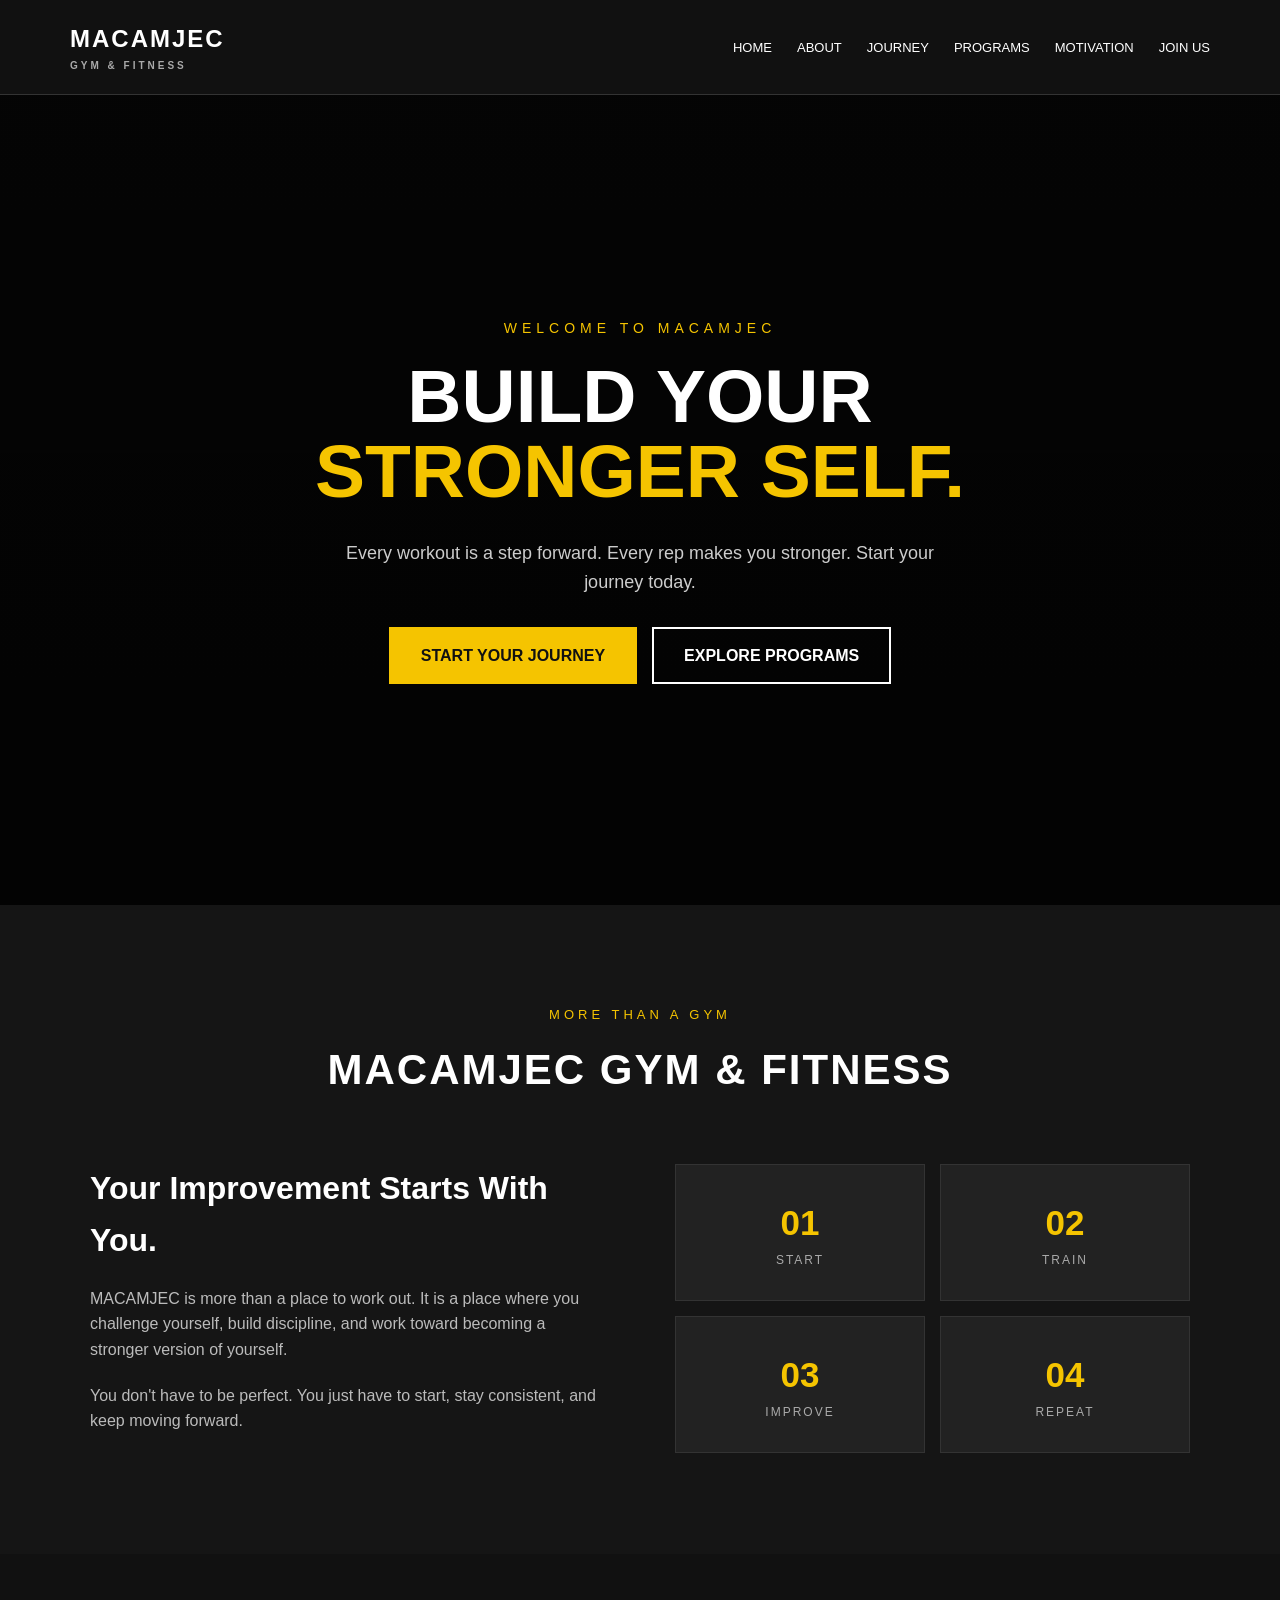
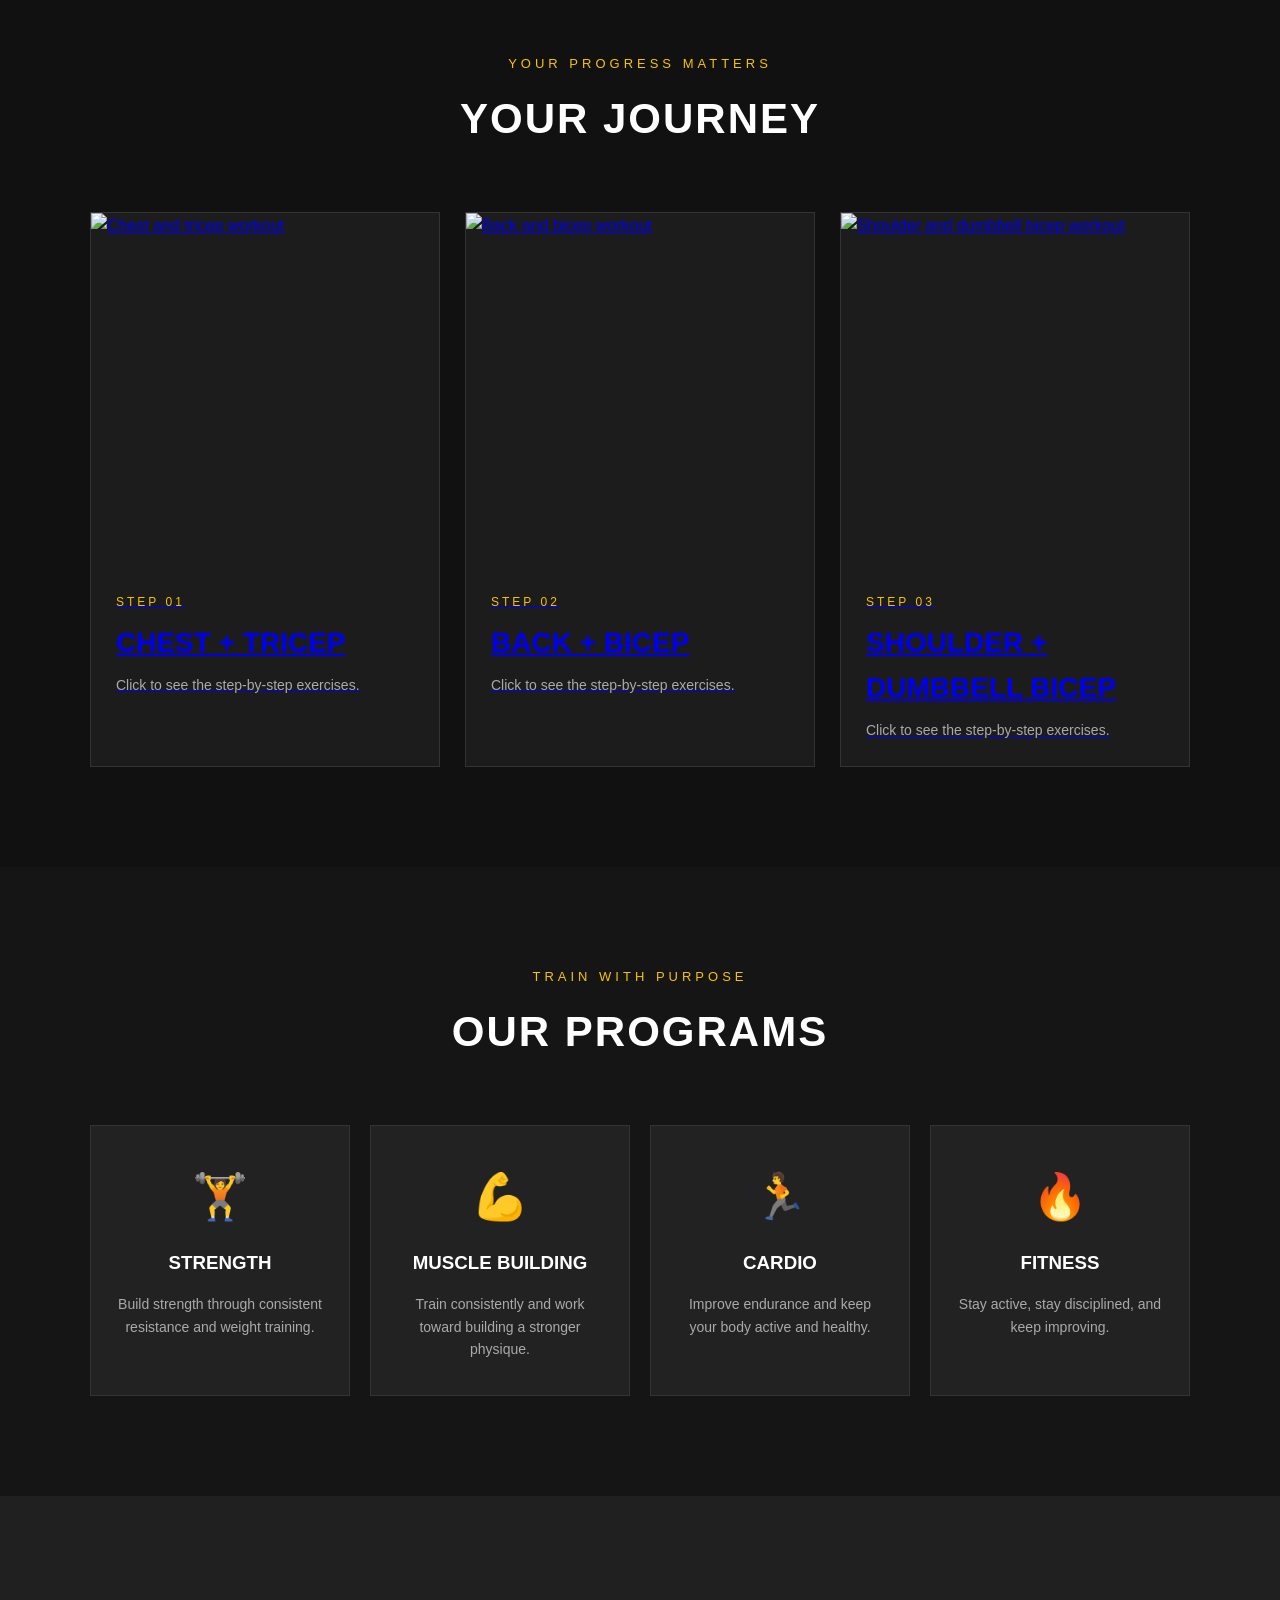
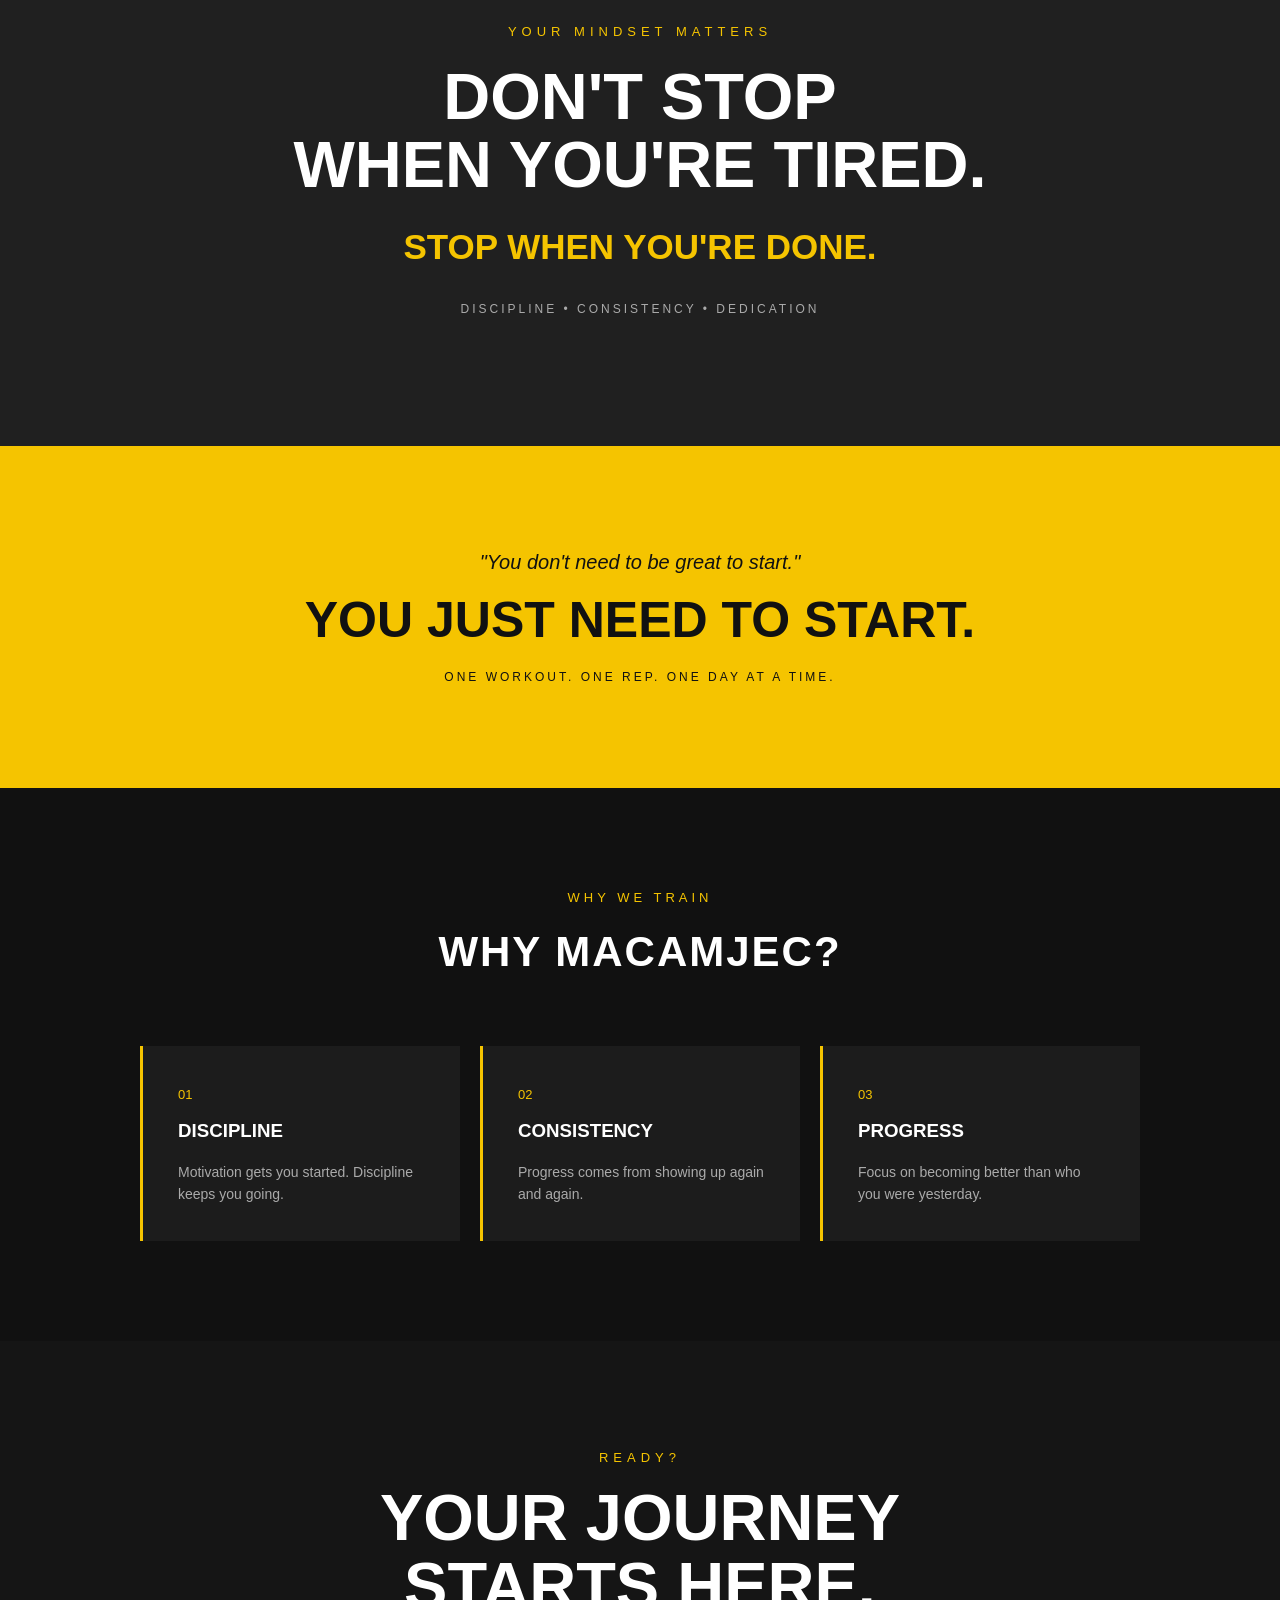
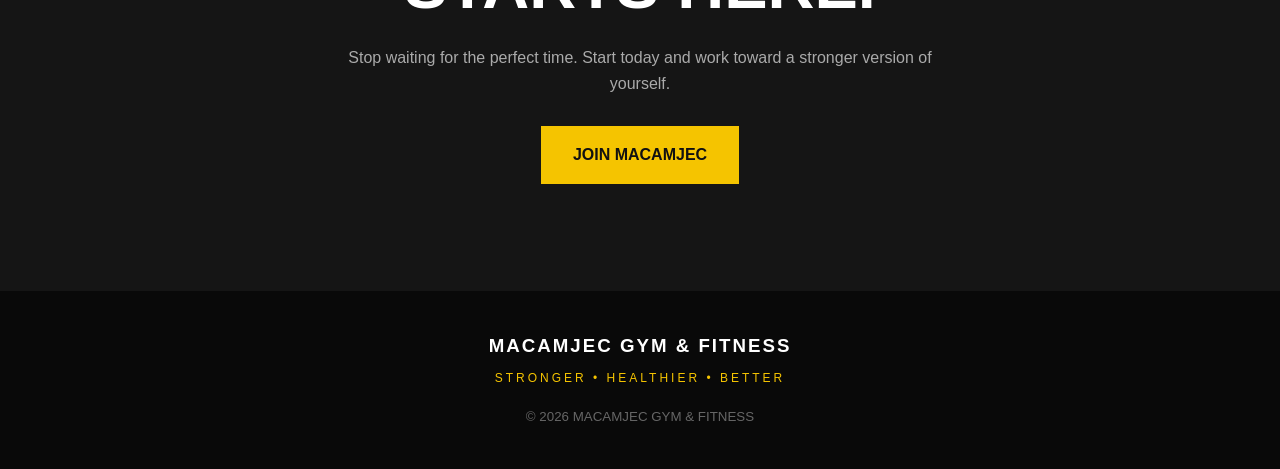
==== index.html @ d88279a4 "Update index.html" ====
<!DOCTYPE html>
<html lang="en">

<head>

    <meta charset="UTF-8">

    <meta name="viewport" content="width=device-width, initial-scale=1.0">

    <title>MACAMJEC GYM & FITNESS</title>

    <link rel="stylesheet" href="style.css">

</head>


<body>

    <!-- =========================
         NAVIGATION
    ========================== -->

    <header>

        <nav class="navbar">

            <div class="logo">
                MACAMJEC
                <span>GYM & FITNESS</span>
            </div>


            <ul class="nav-links">

                <li>
                    <a href="#home">Home</a>
                </li>

                <li>
                    <a href="#about">About</a>
                </li>

                <li>
                    <a href="#journey">Journey</a>
                </li>

                <li>
                    <a href="#programs">Programs</a>
                </li>

                <li>
                    <a href="#motivation">Motivation</a>
                </li>

                <li>
                    <a href="#contact">Join Us</a>
                </li>

            </ul>

        </nav>

    </header>



    <!-- =========================
         HERO
    ========================== -->

    <section id="home" class="hero">

        <div class="hero-content">

            <p class="small-title">
                WELCOME TO MACAMJEC
            </p>


            <h1>
                BUILD YOUR<br>
                <span>STRONGER SELF.</span>
            </h1>


            <p class="hero-description">

                Every workout is a step forward.
                Every rep makes you stronger.
                Start your journey today.

            </p>


            <div class="hero-buttons">

                <a href="#journey" class="btn">
                    START YOUR JOURNEY
                </a>

                <a href="#programs" class="btn-outline">
                    EXPLORE PROGRAMS
                </a>

            </div>

        </div>

    </section>



    <!-- =========================
         ABOUT
    ========================== -->

    <section id="about" class="about section">

        <div class="section-title">

            <p>MORE THAN A GYM</p>

            <h2>MACAMJEC GYM & FITNESS</h2>

        </div>


        <div class="about-content">

            <div class="about-text">

                <h3>
                    Your Improvement Starts With You.
                </h3>


                <p>

                    MACAMJEC is more than a place to work
                    out. It is a place where you challenge
                    yourself, build discipline, and work
                    toward becoming a stronger version of
                    yourself.

                </p>


                <p>

                    You don't have to be perfect.
                    You just have to start, stay consistent,
                    and keep moving forward.

                </p>

            </div>


            <div class="about-highlight">

                <div>
                    <strong>01</strong>

                    <p>
                        START
                    </p>
                </div>


                <div>
                    <strong>02</strong>

                    <p>
                        TRAIN
                    </p>
                </div>


                <div>
                    <strong>03</strong>

                    <p>
                        IMPROVE
                    </p>
                </div>


                <div>
                    <strong>04</strong>

                    <p>
                        REPEAT
                    </p>
                </div>

            </div>

        </div>

    </section>



    <!-- =========================
         YOUR JOURNEY
    ========================== -->

    <section id="journey" class="journey section">

        <div class="section-title">

            <p>YOUR PROGRESS MATTERS</p>

            <h2>YOUR JOURNEY</h2>

        </div>


       <div class="journey-content">

    <a href="chest-tricep.html" class="journey-card">

        <div class="journey-image">
            <img src="images/gym1.png" alt="Chest and tricep workout">
        </div>

        <div class="journey-text">
            <span>STEP 01</span>
            <h3>CHEST + TRICEP</h3>
            <p>
                Click to see the step-by-step exercises.
            </p>
        </div>

    </a>


    <a href="back-bicep.html" class="journey-card">

        <div class="journey-image">
            <img src="images/gym2.png" alt="Back and bicep workout">
        </div>

        <div class="journey-text">
            <span>STEP 02</span>
            <h3>BACK + BICEP</h3>
            <p>
                Click to see the step-by-step exercises.
            </p>
        </div>

    </a>


    <a href="shoulder-bicep.html" class="journey-card">

        <div class="journey-image">
            <img src="images/gym3.png" alt="Shoulder and dumbbell bicep workout">
        </div>

        <div class="journey-text">
            <span>STEP 03</span>
            <h3>SHOULDER + DUMBBELL BICEP</h3>
            <p>
                Click to see the step-by-step exercises.
            </p>
        </div>

    </a>

</div>

    </section>



    <!-- =========================
         PROGRAMS
    ========================== -->

    <section id="programs" class="programs section">

        <div class="section-title">

            <p>TRAIN WITH PURPOSE</p>

            <h2>OUR PROGRAMS</h2>

        </div>


        <div class="program-container">


            <div class="program-card">

                <div class="program-icon">
                    🏋️
                </div>

                <h3>
                    STRENGTH
                </h3>

                <p>
                    Build strength through consistent
                    resistance and weight training.
                </p>

            </div>



            <div class="program-card">

                <div class="program-icon">
                    💪
                </div>

                <h3>
                    MUSCLE BUILDING
                </h3>

                <p>
                    Train consistently and work toward
                    building a stronger physique.
                </p>

            </div>



            <div class="program-card">

                <div class="program-icon">
                    🏃
                </div>

                <h3>
                    CARDIO
                </h3>

                <p>
                    Improve endurance and keep your
                    body active and healthy.
                </p>

            </div>



            <div class="program-card">

                <div class="program-icon">
                    🔥
                </div>

                <h3>
                    FITNESS
                </h3>

                <p>
                    Stay active, stay disciplined,
                    and keep improving.
                </p>

            </div>

        </div>

    </section>



    <!-- =========================
         MOTIVATION
    ========================== -->

    <section id="motivation" class="motivation">

        <div class="motivation-content">

            <p>
                YOUR MINDSET MATTERS
            </p>


            <h2>
                DON'T STOP<br>
                WHEN YOU'RE TIRED.
            </h2>


            <h3>
                STOP WHEN YOU'RE DONE.
            </h3>


            <span>
                DISCIPLINE • CONSISTENCY • DEDICATION
            </span>

        </div>

    </section>



    <!-- =========================
         MOTIVATIONAL MESSAGE
    ========================== -->

    <section class="message section">

        <div class="message-box">

            <p>
                "You don't need to be great
                to start."
            </p>


            <h2>
                YOU JUST NEED TO START.
            </h2>


            <span>
                ONE WORKOUT.
                ONE REP.
                ONE DAY AT A TIME.
            </span>

        </div>

    </section>



    <!-- =========================
         WHY MACAMJEC
    ========================== -->

    <section class="why-us section">

        <div class="section-title">

            <p>WHY WE TRAIN</p>

            <h2>WHY MACAMJEC?</h2>

        </div>


        <div class="why-container">


            <div class="why-card">

                <span>
                    01
                </span>

                <h3>
                    DISCIPLINE
                </h3>

                <p>
                    Motivation gets you started.
                    Discipline keeps you going.
                </p>

            </div>



            <div class="why-card">

                <span>
                    02
                </span>

                <h3>
                    CONSISTENCY
                </h3>

                <p>
                    Progress comes from showing up
                    again and again.
                </p>

            </div>



            <div class="why-card">

                <span>
                    03
                </span>

                <h3>
                    PROGRESS
                </h3>

                <p>
                    Focus on becoming better than
                    who you were yesterday.
                </p>

            </div>

        </div>

    </section>



    <!-- =========================
         JOIN US
    ========================== -->

    <section id="contact" class="contact">

        <div class="contact-content">

            <p>
                READY?
            </p>


            <h2>
                YOUR JOURNEY<br>
                STARTS HERE.
            </h2>


            <p class="contact-description">

                Stop waiting for the perfect time.
                Start today and work toward
                a stronger version of yourself.

            </p>


            <a href="#" class="btn">
                JOIN MACAMJEC
            </a>

        </div>

    </section>



    <!-- =========================
         FOOTER
    ========================== -->

    <footer>

        <h3>
            MACAMJEC GYM & FITNESS
        </h3>


        <p>
            STRONGER • HEALTHIER • BETTER
        </p>


        <small>
            © 2026 MACAMJEC GYM & FITNESS
        </small>

    </footer>


</body>

</html>
---- style.css ----
/* =========================
   RESET
========================= */

* {
    margin: 0;
    padding: 0;
    box-sizing: border-box;
}


html {
    scroll-behavior: smooth;
}


body {
    font-family: Arial, Helvetica, sans-serif;

    background: #111;

    color: white;

    line-height: 1.6;
}



/* =========================
   NAVIGATION
========================= */

header {
    background: #111;

    border-bottom: 1px solid #333;

    position: sticky;

    top: 0;

    z-index: 1000;
}


.navbar {
    max-width: 1200px;

    margin: auto;

    padding: 20px 30px;

    display: flex;

    justify-content: space-between;

    align-items: center;
}


.logo {
    font-size: 24px;

    font-weight: bold;

    letter-spacing: 2px;
}


.logo span {
    display: block;

    color: #aaa;

    font-size: 10px;

    letter-spacing: 3px;
}


.nav-links {
    display: flex;

    gap: 25px;

    list-style: none;
}


.nav-links a {
    color: white;

    text-decoration: none;

    text-transform: uppercase;

    font-size: 13px;

    transition: 0.3s;
}


.nav-links a:hover {
    color: #f5c400;
}



/* =========================
   HERO
========================= */

.hero {

    min-height: 90vh;

    display: flex;

    justify-content: center;

    align-items: center;

    text-align: center;

    padding: 40px 20px;

    background:

        linear-gradient(
            rgba(0, 0, 0, 0.75),
            rgba(0, 0, 0, 0.85)
        );
}


.hero-content {
    max-width: 900px;
}


.small-title {
    color: #f5c400;

    letter-spacing: 5px;

    font-size: 14px;

    margin-bottom: 20px;
}


.hero h1 {
    font-size: 75px;

    line-height: 1;

    font-weight: 900;
}


.hero h1 span {
    color: #f5c400;
}


.hero-description {
    max-width: 600px;

    margin: 30px auto;

    color: #ccc;

    font-size: 18px;
}


.hero-buttons {
    display: flex;

    justify-content: center;

    gap: 15px;

    flex-wrap: wrap;
}



/* =========================
   BUTTONS
========================= */

.btn {

    display: inline-block;

    padding: 14px 30px;

    background: #f5c400;

    color: #111;

    text-decoration: none;

    font-weight: bold;

    border: 2px solid #f5c400;

    transition: 0.3s;
}


.btn:hover {

    background: white;

    border-color: white;

    transform: translateY(-3px);
}


.btn-outline {

    display: inline-block;

    padding: 14px 30px;

    border: 2px solid white;

    color: white;

    text-decoration: none;

    font-weight: bold;

    transition: 0.3s;
}


.btn-outline:hover {

    background: white;

    color: #111;
}



/* =========================
   GENERAL SECTIONS
========================= */

.section {

    padding: 100px 8%;
}


.section-title {

    text-align: center;

    margin-bottom: 60px;
}


.section-title p {

    color: #f5c400;

    font-size: 13px;

    letter-spacing: 4px;

    margin-bottom: 10px;
}


.section-title h2 {

    font-size: 42px;

    letter-spacing: 2px;
}



/* =========================
   ABOUT
========================= */

.about {

    background: #151515;
}


.about-content {

    max-width: 1100px;

    margin: auto;

    display: grid;

    grid-template-columns: 1fr 1fr;

    gap: 70px;

    align-items: center;
}


.about-text h3 {

    font-size: 32px;

    margin-bottom: 20px;
}


.about-text p {

    color: #bbb;

    margin-bottom: 20px;
}


.about-highlight {

    display: grid;

    grid-template-columns: 1fr 1fr;

    gap: 15px;
}


.about-highlight div {

    background: #222;

    border: 1px solid #333;

    padding: 30px;

    text-align: center;
}


.about-highlight strong {

    display: block;

    color: #f5c400;

    font-size: 35px;
}


.about-highlight p {

    color: #aaa;

    letter-spacing: 2px;

    font-size: 12px;
}



/* =========================
   JOURNEY
========================= */

.journey {

    background: #111;
}


.journey-content {

    max-width: 1100px;

    margin: auto;

    display: grid;

    grid-template-columns: repeat(3, 1fr);

    gap: 25px;
}


.journey-card {

    background: #1c1c1c;

    border: 1px solid #333;

    transition: 0.3s;
}


.journey-card:hover {

    transform: translateY(-8px);

    border-color: #f5c400;
}


.journey-image {

    height: 350px;

    overflow: hidden;
}


.journey-image img {

    width: 100%;

    height: 100%;

    object-fit: cover;

    display: block;

    transition: 0.5s;
}


.journey-card:hover img {

    transform: scale(1.05);
}


.journey-text {

    padding: 25px;
}


.journey-text span {

    color: #f5c400;

    font-size: 12px;

    letter-spacing: 3px;
}


.journey-text h3 {

    font-size: 28px;

    margin: 8px 0;
}


.journey-text p {

    color: #aaa;

    font-size: 14px;
}



/* =========================
   PROGRAMS
========================= */

.programs {

    background: #151515;
}


.program-container {

    max-width: 1100px;

    margin: auto;

    display: grid;

    grid-template-columns: repeat(4, 1fr);

    gap: 20px;
}


.program-card {

    background: #222;

    padding: 35px 25px;

    text-align: center;

    border: 1px solid #333;

    transition: 0.3s;
}


.program-card:hover {

    transform: translateY(-8px);

    border-color: #f5c400;
}


.program-icon {

    font-size: 45px;

    margin-bottom: 15px;
}


.program-card h3 {

    margin-bottom: 15px;
}


.program-card p {

    color: #aaa;

    font-size: 14px;
}



/* =========================
   MOTIVATION
========================= */

.motivation {

    min-height: 550px;

    display: flex;

    justify-content: center;

    align-items: center;

    text-align: center;

    padding: 60px 20px;

    background: #202020;
}


.motivation-content p {

    color: #f5c400;

    letter-spacing: 5px;

    font-size: 13px;

    margin-bottom: 20px;
}


.motivation-content h2 {

    font-size: 65px;

    line-height: 1.05;
}


.motivation-content h3 {

    color: #f5c400;

    font-size: 35px;

    margin: 20px 0;
}


.motivation-content span {

    color: #aaa;

    letter-spacing: 3px;

    font-size: 12px;
}



/* =========================
   MESSAGE
========================= */

.message {

    background: #f5c400;

    color: #111;

    text-align: center;
}


.message-box {

    max-width: 900px;

    margin: auto;
}


.message-box p {

    font-size: 20px;

    font-style: italic;

    margin-bottom: 15px;
}


.message-box h2 {

    font-size: 50px;

    line-height: 1.1;
}


.message-box span {

    display: block;

    margin-top: 20px;

    font-size: 12px;

    letter-spacing: 3px;
}



/* =========================
   WHY MACAMJEC
========================= */

.why-us {

    background: #111;
}


.why-container {

    max-width: 1000px;

    margin: auto;

    display: grid;

    grid-template-columns: repeat(3, 1fr);

    gap: 20px;
}


.why-card {

    padding: 35px;

    background: #1c1c1c;

    border-left: 3px solid #f5c400;
}


.why-card span {

    color: #f5c400;

    font-size: 13px;
}


.why-card h3 {

    margin: 10px 0 15px;
}


.why-card p {

    color: #aaa;

    font-size: 14px;
}



/* =========================
   CONTACT / JOIN
========================= */

.contact {

    min-height: 550px;

    display: flex;

    justify-content: center;

    align-items: center;

    text-align: center;

    padding: 80px 20px;

    background: #151515;
}


.contact-content {

    max-width: 800px;
}


.contact-content > p:first-child {

    color: #f5c400;

    letter-spacing: 5px;

    font-size: 13px;
}


.contact-content h2 {

    font-size: 65px;

    line-height: 1.05;

    margin: 15px 0 25px;
}


.contact-description {

    color: #aaa;

    max-width: 600px;

    margin: 0 auto 30px;
}



/* =========================
   FOOTER
========================= */

footer {

    background: #090909;

    text-align: center;

    padding: 40px 20px;
}


footer h3 {

    letter-spacing: 2px;

    margin-bottom: 8px;
}


footer p {

    color: #f5c400;

    font-size: 12px;

    letter-spacing: 3px;

    margin-bottom: 15px;
}


footer small {

    color: #666;
}



/* =========================
   RESPONSIVE
========================= */


/* =========================
   LARGE LAPTOP / DESKTOP
   1200px and above
========================= */

@media (min-width: 1200px) {

    .navbar {
        max-width: 1200px;
    }

    .hero h1 {
        font-size: 75px;
    }

    .hero-content {
        max-width: 900px;
    }

    .section {
        padding: 100px 6%;
    }

    .about-content {
        max-width: 1100px;
    }

    .journey-content {
        max-width: 1100px;
    }

    .program-container {
        max-width: 1100px;
    }

    .why-container {
        max-width: 1000px;
    }

    .motivation-content h2 {
        font-size: 65px;
    }

    .contact-content h2 {
        font-size: 65px;
    }
}


/* =========================
   LAPTOP
   993px - 1199px
========================= */

@media (min-width: 993px) and (max-width: 1199px) {

    .navbar {
        padding: 18px 25px;
    }

    .nav-links {
        gap: 20px;
    }

    .nav-links a {
        font-size: 12px;
    }


    /* HERO */

    .hero h1 {
        font-size: 65px;
    }


    /* GENERAL */

    .section {
        padding: 90px 5%;
    }


    /* ABOUT */

    .about-content {
        gap: 45px;
    }


    /* JOURNEY */

    .journey-content {
        gap: 20px;
    }

    .journey-image {
        height: 320px;
    }


    /* PROGRAMS */

    .program-container {
        gap: 15px;
    }

    .program-card {
        padding: 30px 18px;
    }


    /* MOTIVATION */

    .motivation-content h2 {
        font-size: 58px;
    }


    /* CONTACT */

    .contact-content h2 {
        font-size: 58px;
    }
}


/* =========================
   TABLET
   769px - 992px
========================= */

@media (min-width: 769px) and (max-width: 992px) {

    /* NAVIGATION */

    .navbar {
        padding: 18px 20px;
    }

    .nav-links {
        gap: 15px;
    }

    .nav-links a {
        font-size: 11px;
    }


    /* HERO */

    .hero {
        min-height: 85vh;
    }

    .hero h1 {
        font-size: 55px;
    }

    .hero-description {
        font-size: 17px;
    }


    /* GENERAL */

    .section {
        padding: 80px 5%;
    }


    /* ABOUT */

    .about-content {
        gap: 35px;
    }

    .about-text h3 {
        font-size: 28px;
    }


    /* JOURNEY */

    .journey-content {
        grid-template-columns: repeat(2, 1fr);
    }

    .journey-image {
        height: 320px;
    }


    /* PROGRAMS */

    .program-container {
        grid-template-columns: repeat(2, 1fr);
    }


    /* MOTIVATION */

    .motivation {
        min-height: 500px;
    }

    .motivation-content h2 {
        font-size: 48px;
    }


    /* MESSAGE */

    .message-box h2 {
        font-size: 45px;
    }


    /* WHY */

    .why-container {
        grid-template-columns: repeat(2, 1fr);
    }


    /* CONTACT */

    .contact {
        min-height: 500px;
    }

    .contact-content h2 {
        font-size: 50px;
    }
}


/* =========================
   MOBILE
   601px - 768px
========================= */

@media (max-width: 768px) {

    /* NAVIGATION */

    header {
        position: sticky;
    }

    .navbar {
        padding: 18px 20px;

        flex-direction: column;

        gap: 18px;
    }

    .nav-links {
        width: 100%;

        display: flex;

        justify-content: center;

        align-items: center;

        flex-wrap: wrap;

        gap: 10px 18px;
    }

    .nav-links a {
        font-size: 11px;
    }


    /* HERO */

    .hero {
        min-height: 85vh;

        padding: 100px 20px 60px;
    }

    .small-title {
        font-size: 12px;

        letter-spacing: 4px;
    }

    .hero h1 {
        font-size: 48px;
    }

    .hero-description {
        font-size: 16px;

        margin: 25px auto;
    }


    /* GENERAL */

    .section {
        padding: 75px 6%;
    }

    .section-title {
        margin-bottom: 45px;
    }

    .section-title h2 {
        font-size: 36px;
    }


    /* ABOUT */

    .about-content {
        grid-template-columns: 1fr;

        gap: 40px;
    }

    .about-text h3 {
        font-size: 30px;
    }


    /* JOURNEY */

    .journey-content {
        grid-template-columns: 1fr;

        gap: 25px;
    }

    .journey-image {
        height: 400px;
    }


    /* PROGRAMS */

    .program-container {
        grid-template-columns: repeat(2, 1fr);

        gap: 15px;
    }

    .program-card {
        padding: 30px 18px;
    }


    /* MOTIVATION */

    .motivation {
        min-height: 450px;
    }

    .motivation-content h2 {
        font-size: 43px;
    }

    .motivation-content h3 {
        font-size: 28px;
    }


    /* MESSAGE */

    .message-box h2 {
        font-size: 40px;
    }


    /* WHY */

    .why-container {
        grid-template-columns: 1fr;

        gap: 20px;
    }


    /* CONTACT */

    .contact {
        min-height: 450px;

        padding: 70px 20px;
    }

    .contact-content h2 {
        font-size: 45px;
    }
}


/* =========================
   SMALL MOBILE
   481px - 600px
========================= */

@media (max-width: 600px) {

    /* NAVIGATION */

    .logo {
        font-size: 22px;
    }

    .logo span {
        font-size: 9px;
    }

    .nav-links {
        gap: 9px 14px;
    }


    /* HERO */

    .hero {
        min-height: 80vh;

        padding: 90px 20px 60px;
    }

    .small-title {
        font-size: 11px;

        letter-spacing: 3px;
    }

    .hero h1 {
        font-size: 42px;
    }

    .hero-description {
        font-size: 15px;
    }

    .hero-buttons {
        gap: 10px;
    }

    .btn,
    .btn-outline {
        padding: 12px 22px;

        font-size: 13px;
    }


    /* GENERAL */

    .section {
        padding: 65px 5%;
    }

    .section-title {
        margin-bottom: 35px;
    }

    .section-title p {
        font-size: 11px;

        letter-spacing: 3px;
    }

    .section-title h2 {
        font-size: 32px;
    }


    /* ABOUT */

    .about-text h3 {
        font-size: 27px;
    }

    .about-highlight {
        grid-template-columns: 1fr 1fr;

        gap: 10px;
    }

    .about-highlight div {
        padding: 22px 12px;
    }

    .about-highlight strong {
        font-size: 28px;
    }


    /* JOURNEY */

    .journey-image {
        height: 350px;
    }

    .journey-text {
        padding: 20px;
    }

    .journey-text h3 {
        font-size: 25px;
    }


    /* PROGRAMS */

    .program-container {
        grid-template-columns: 1fr 1fr;
    }

    .program-card {
        padding: 25px 15px;
    }

    .program-icon {
        font-size: 38px;
    }


    /* MOTIVATION */

    .motivation {
        min-height: 420px;

        padding: 60px 20px;
    }

    .motivation-content p {
        font-size: 11px;

        letter-spacing: 3px;
    }

    .motivation-content h2 {
        font-size: 38px;
    }

    .motivation-content h3 {
        font-size: 24px;
    }


    /* MESSAGE */

    .message-box p {
        font-size: 17px;
    }

    .message-box h2 {
        font-size: 35px;
    }


    /* CONTACT */

    .contact {
        min-height: 420px;
    }

    .contact-content h2 {
        font-size: 40px;
    }
}


/* =========================
   VERY SMALL PHONE
   480px and below
========================= */

@media (max-width: 480px) {

    /* NAVIGATION */

    .navbar {
        padding: 15px 15px;

        gap: 15px;
    }

    .logo {
        font-size: 20px;
    }

    .nav-links {
        gap: 8px 11px;
    }

    .nav-links a {
        font-size: 10px;
    }


    /* HERO */

    .hero {
        min-height: 80vh;

        padding: 90px 15px 50px;
    }

    .small-title {
        font-size: 10px;

        letter-spacing: 2px;

        margin-bottom: 15px;
    }

    .hero h1 {
        font-size: 36px;
    }

    .hero-description {
        font-size: 14px;

        margin: 20px auto;
    }


    /* BUTTONS */

    .hero-buttons {
        flex-direction: column;

        align-items: center;

        gap: 10px;
    }

    .btn,
    .btn-outline {
        width: 200px;

        text-align: center;
    }


    /* SECTION */

    .section {
        padding: 60px 5%;
    }

    .section-title h2 {
        font-size: 29px;
    }


    /* ABOUT */

    .about-text h3 {
        font-size: 25px;
    }

    .about-text p {
        font-size: 14px;
    }

    .about-highlight {
        grid-template-columns: 1fr;
    }


    /* JOURNEY */

    .journey-image {
        height: 320px;
    }

    .journey-text h3 {
        font-size: 23px;
    }

    .journey-text p {
        font-size: 13px;
    }


    /* PROGRAMS */

    .program-container {
        grid-template-columns: 1fr;
    }

    .program-card {
        padding: 30px 20px;
    }


    /* MOTIVATION */

    .motivation-content h2 {
        font-size: 33px;
    }

    .motivation-content h3 {
        font-size: 22px;
    }


    /* MESSAGE */

    .message-box p {
        font-size: 15px;
    }

    .message-box h2 {
        font-size: 31px;
    }


    /* WHY */

    .why-card {
        padding: 28px 22px;
    }


    /* CONTACT */

    .contact-content h2 {
        font-size: 35px;
    }

    .contact-description {
        font-size: 14px;
    }


    /* FOOTER */

    footer {
        padding: 30px 15px;
    }
}


/* =========================
   EXTRA SMALL PHONE
   360px and below
========================= */

@media (max-width: 360px) {

    .logo {
        font-size: 18px;
    }

    .logo span {
        font-size: 8px;
    }

    .nav-links {
        gap: 6px 9px;
    }

    .nav-links a {
        font-size: 9px;
    }


    .hero h1 {
        font-size: 32px;
    }

    .hero-description {
        font-size: 13px;
    }


    .section-title h2 {
        font-size: 26px;
    }


    .journey-image {
        height: 280px;
    }


    .motivation-content h2 {
        font-size: 29px;
    }


    .message-box h2 {
        font-size: 28px;
    }


    .contact-content h2 {
        font-size: 31px;
    }
}
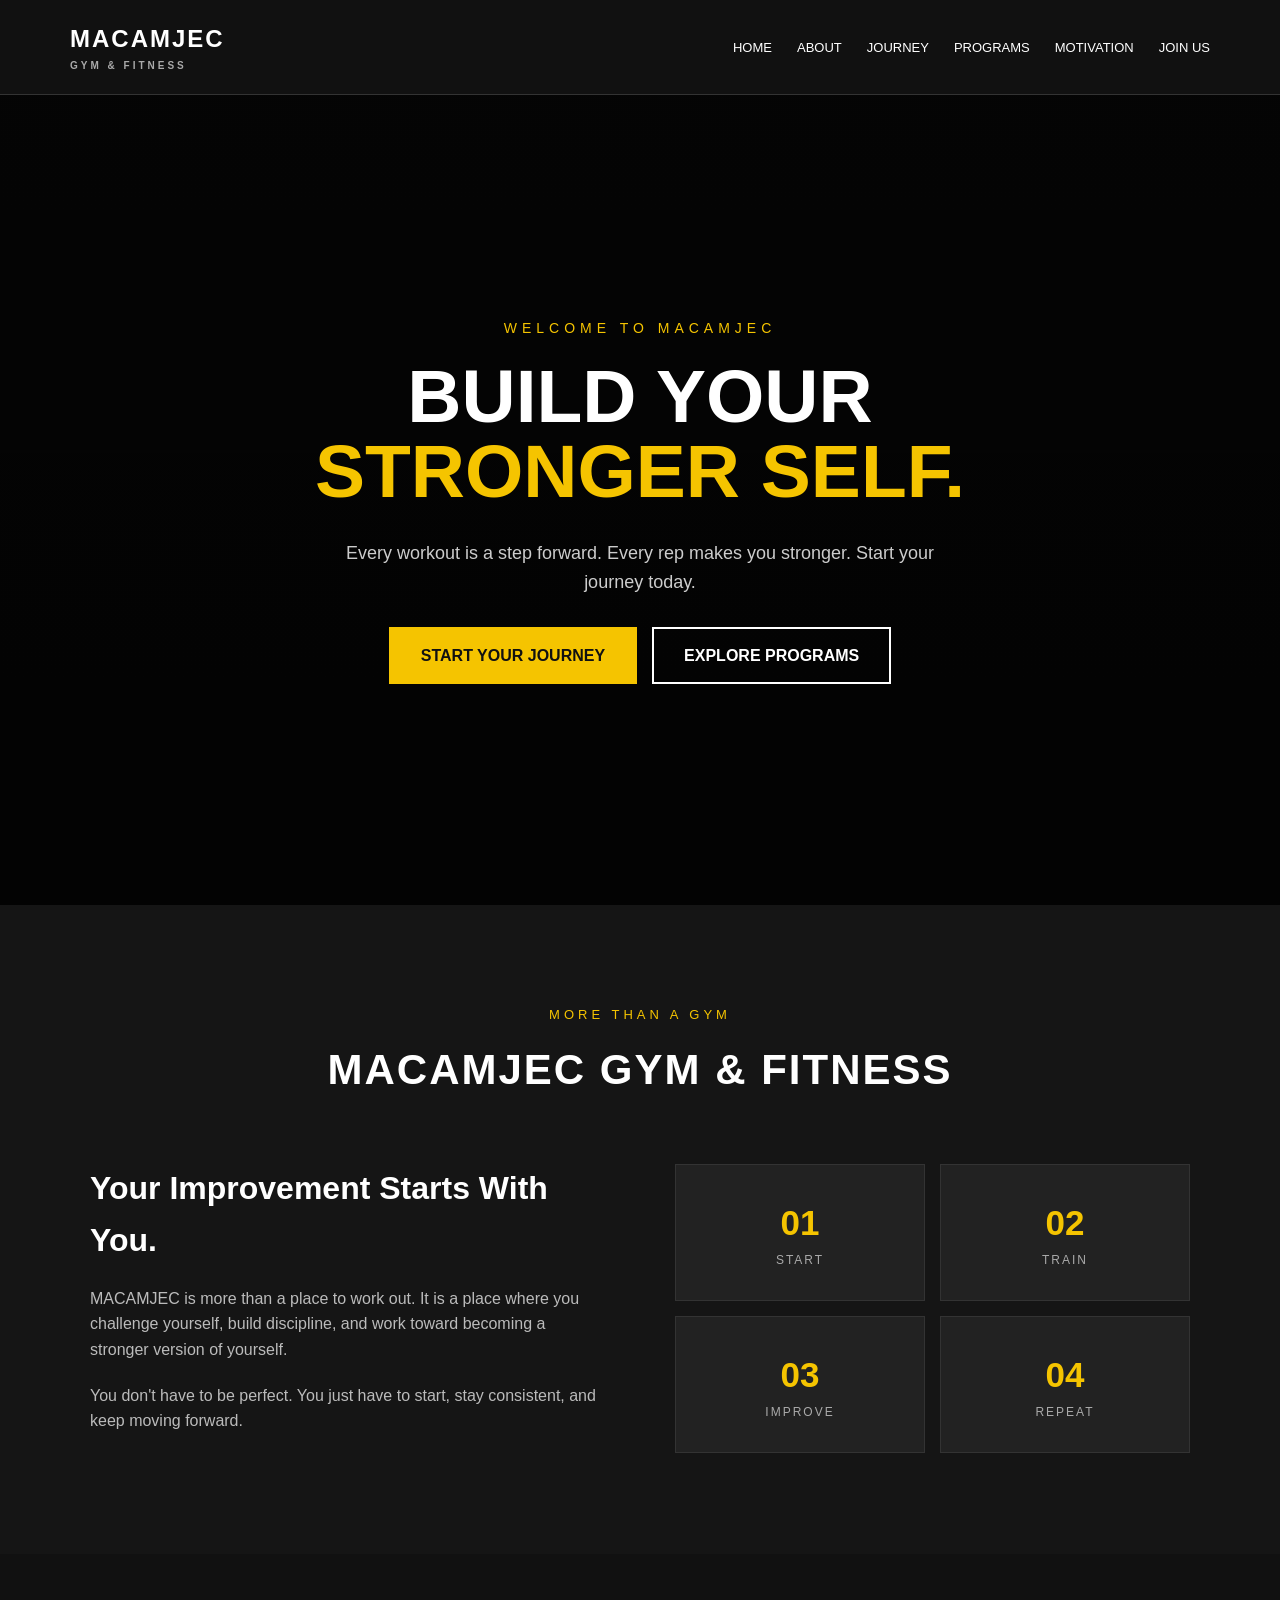
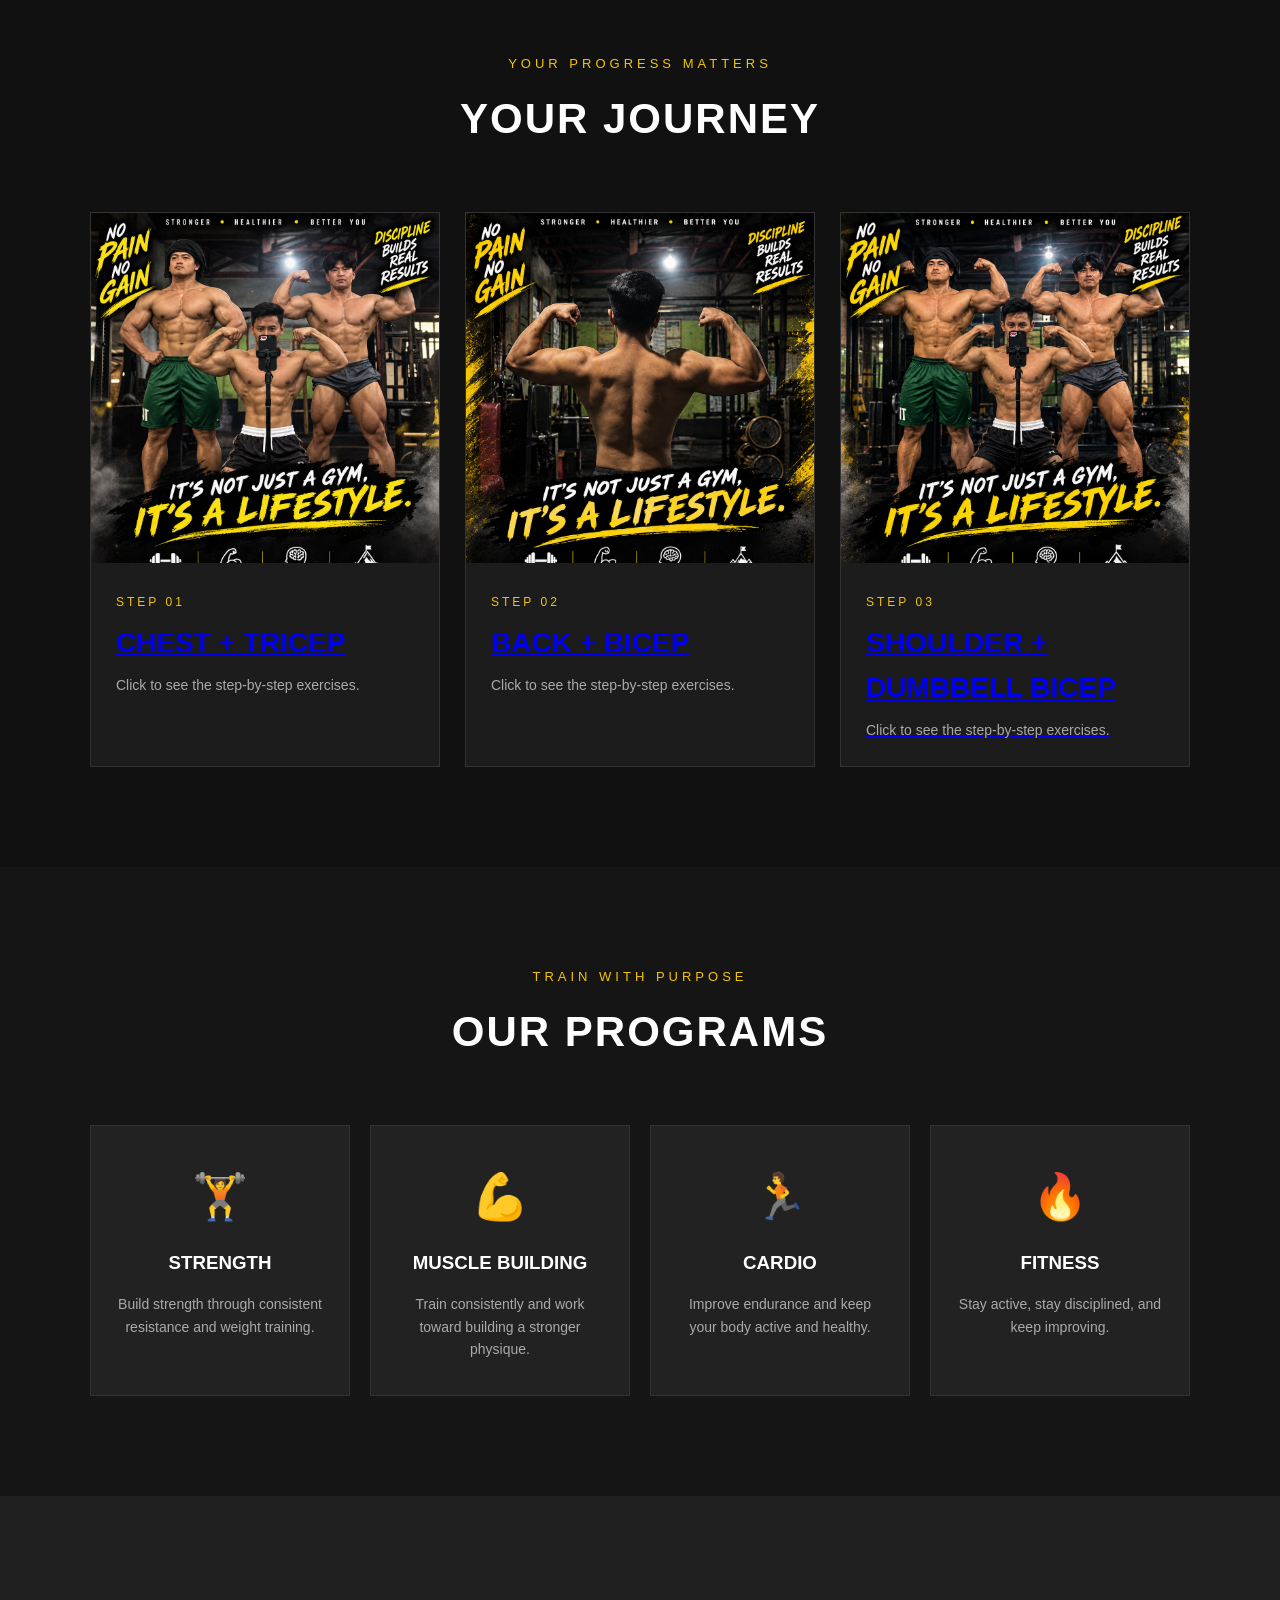
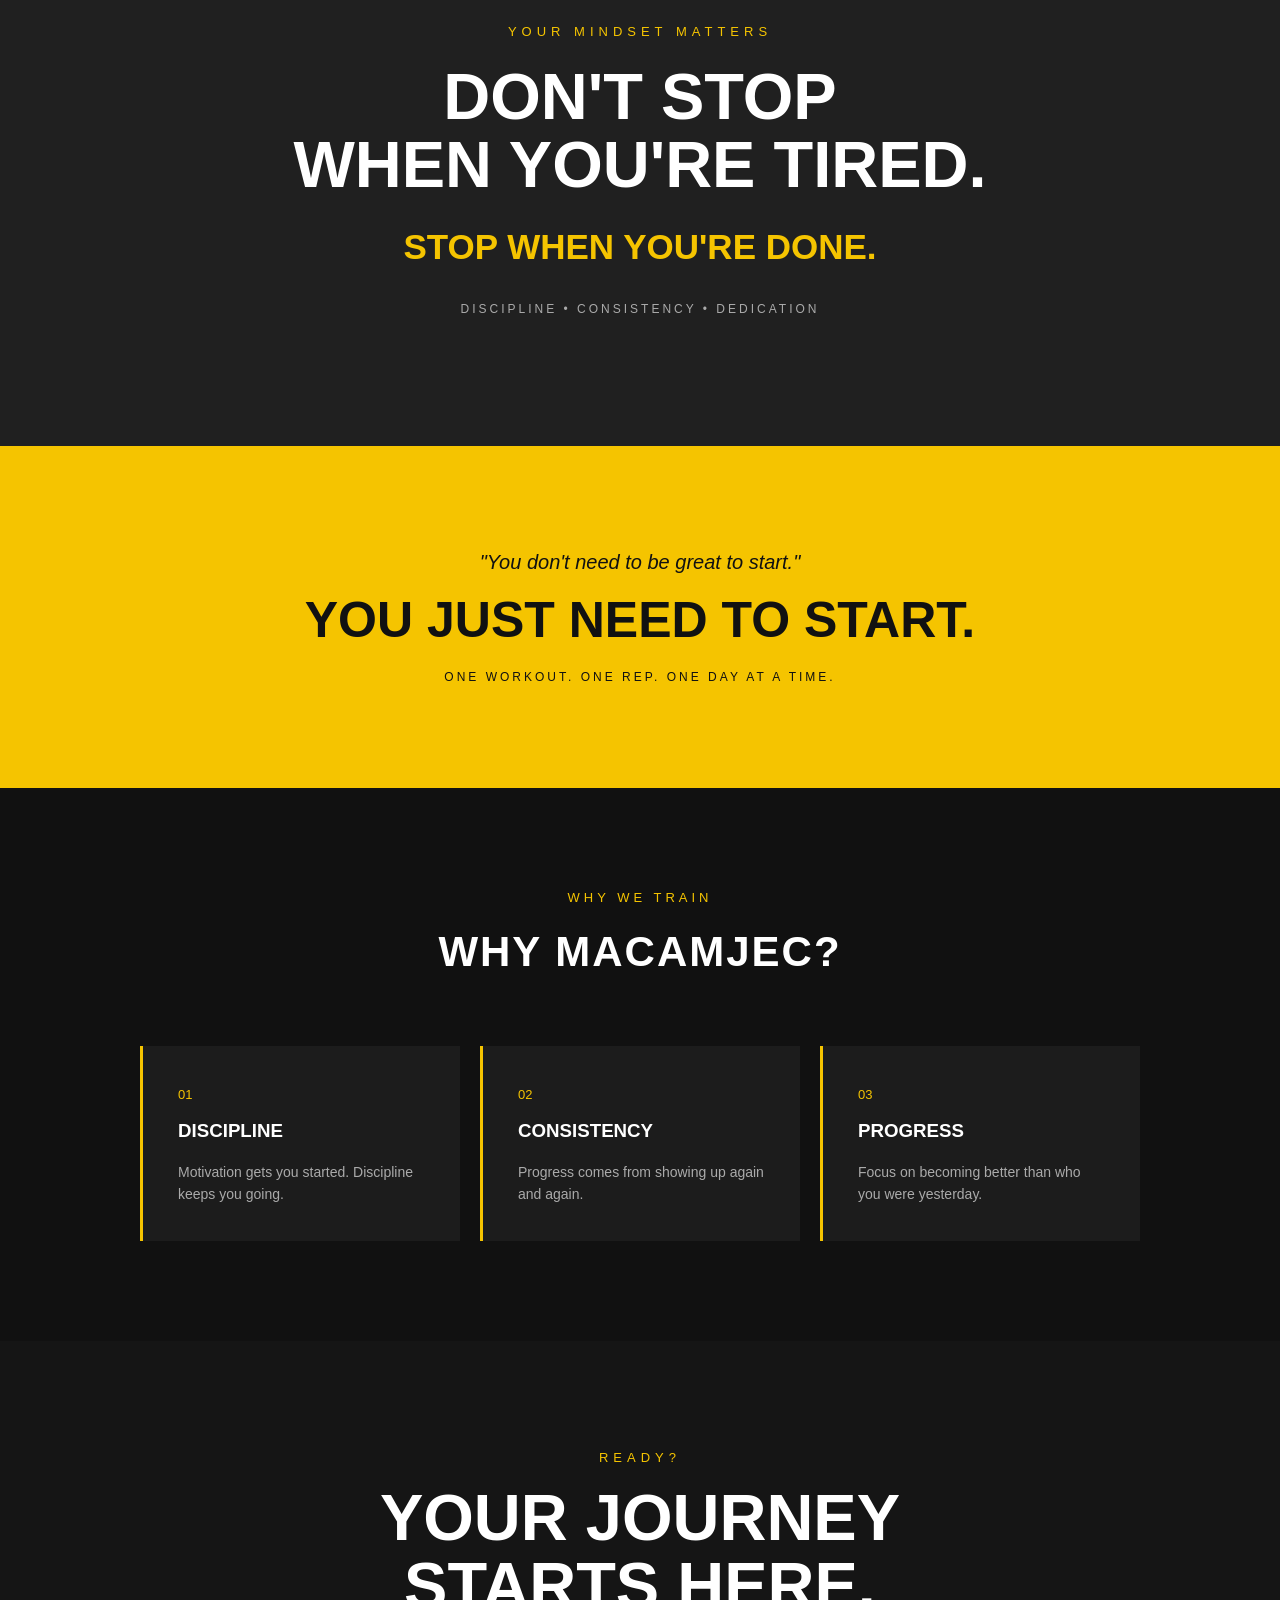
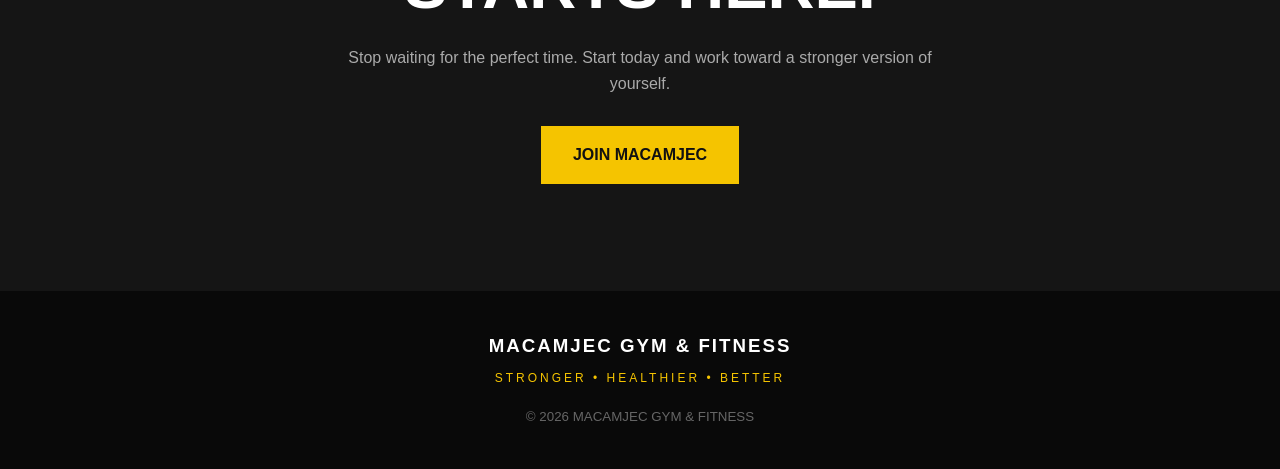
==== commit 4e7249f4: "Update index.html" ====
--- a/index.html
+++ b/index.html
@@ -221,7 +221,7 @@
     <a href="chest-tricep.html" class="journey-card">
 
         <div class="journey-image">
-            <img src="images/gym1.png" alt="Chest and tricep workout">
+            <img src="gym1.png" alt="Chest and tricep workout">
         </div>
 
         <div class="journey-text">
@@ -238,7 +238,7 @@
     <a href="back-bicep.html" class="journey-card">
 
         <div class="journey-image">
-            <img src="images/gym2.png" alt="Back and bicep workout">
+            <img src="gym2.png" alt="Back and bicep workout">
         </div>
 
         <div class="journey-text">
@@ -255,7 +255,7 @@
     <a href="shoulder-bicep.html" class="journey-card">
 
         <div class="journey-image">
-            <img src="images/gym3.png" alt="Shoulder and dumbbell bicep workout">
+            <img src="gym3.png" alt="Shoulder and dumbbell bicep workout">
         </div>
 
         <div class="journey-text">
--- a/style.css
+++ b/style.css
@@ -1321,6 +1321,11 @@
 
 
     /* JOURNEY */
+    .journey-card {
+    color: white;
+    text-decoration: none;
+    display: block;
+}
 
     .journey-image {
         height: 350px;
@@ -1625,4 +1630,4 @@
     .contact-content h2 {
         font-size: 31px;
     }
-}+}
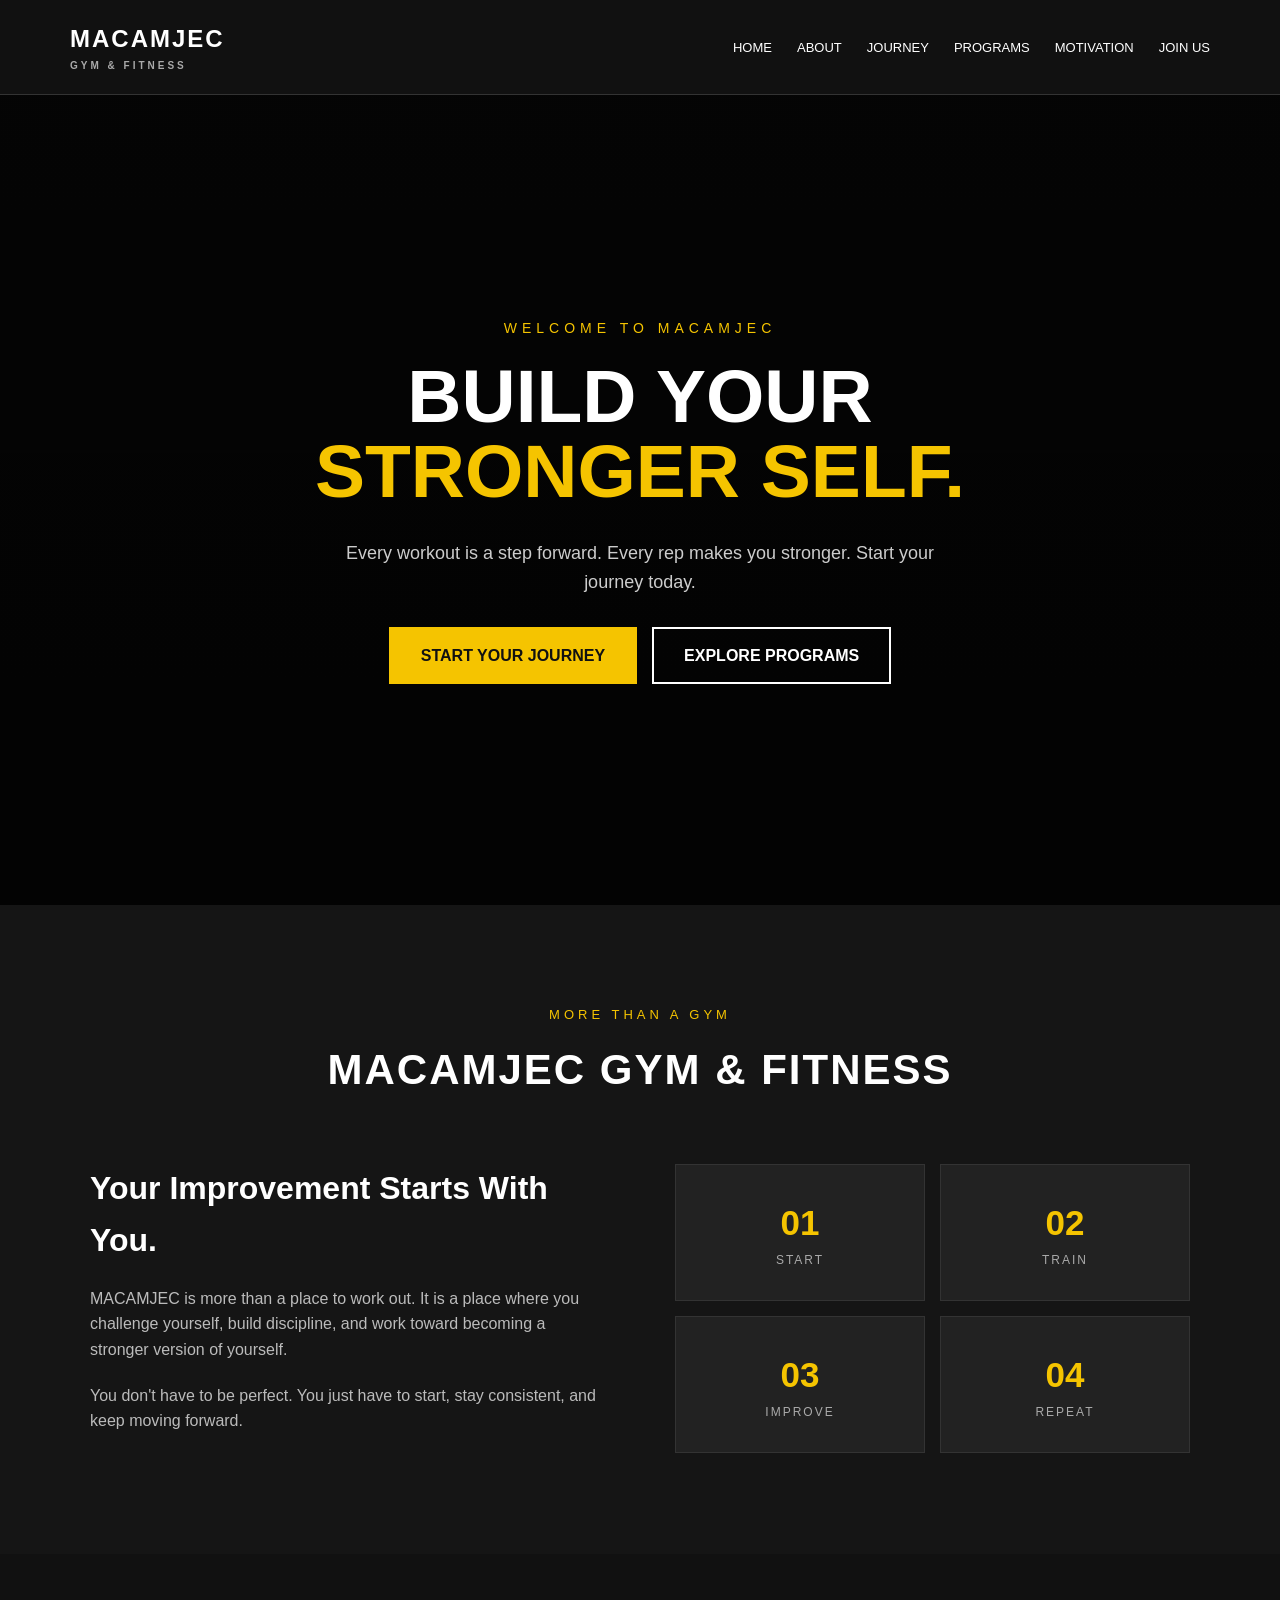
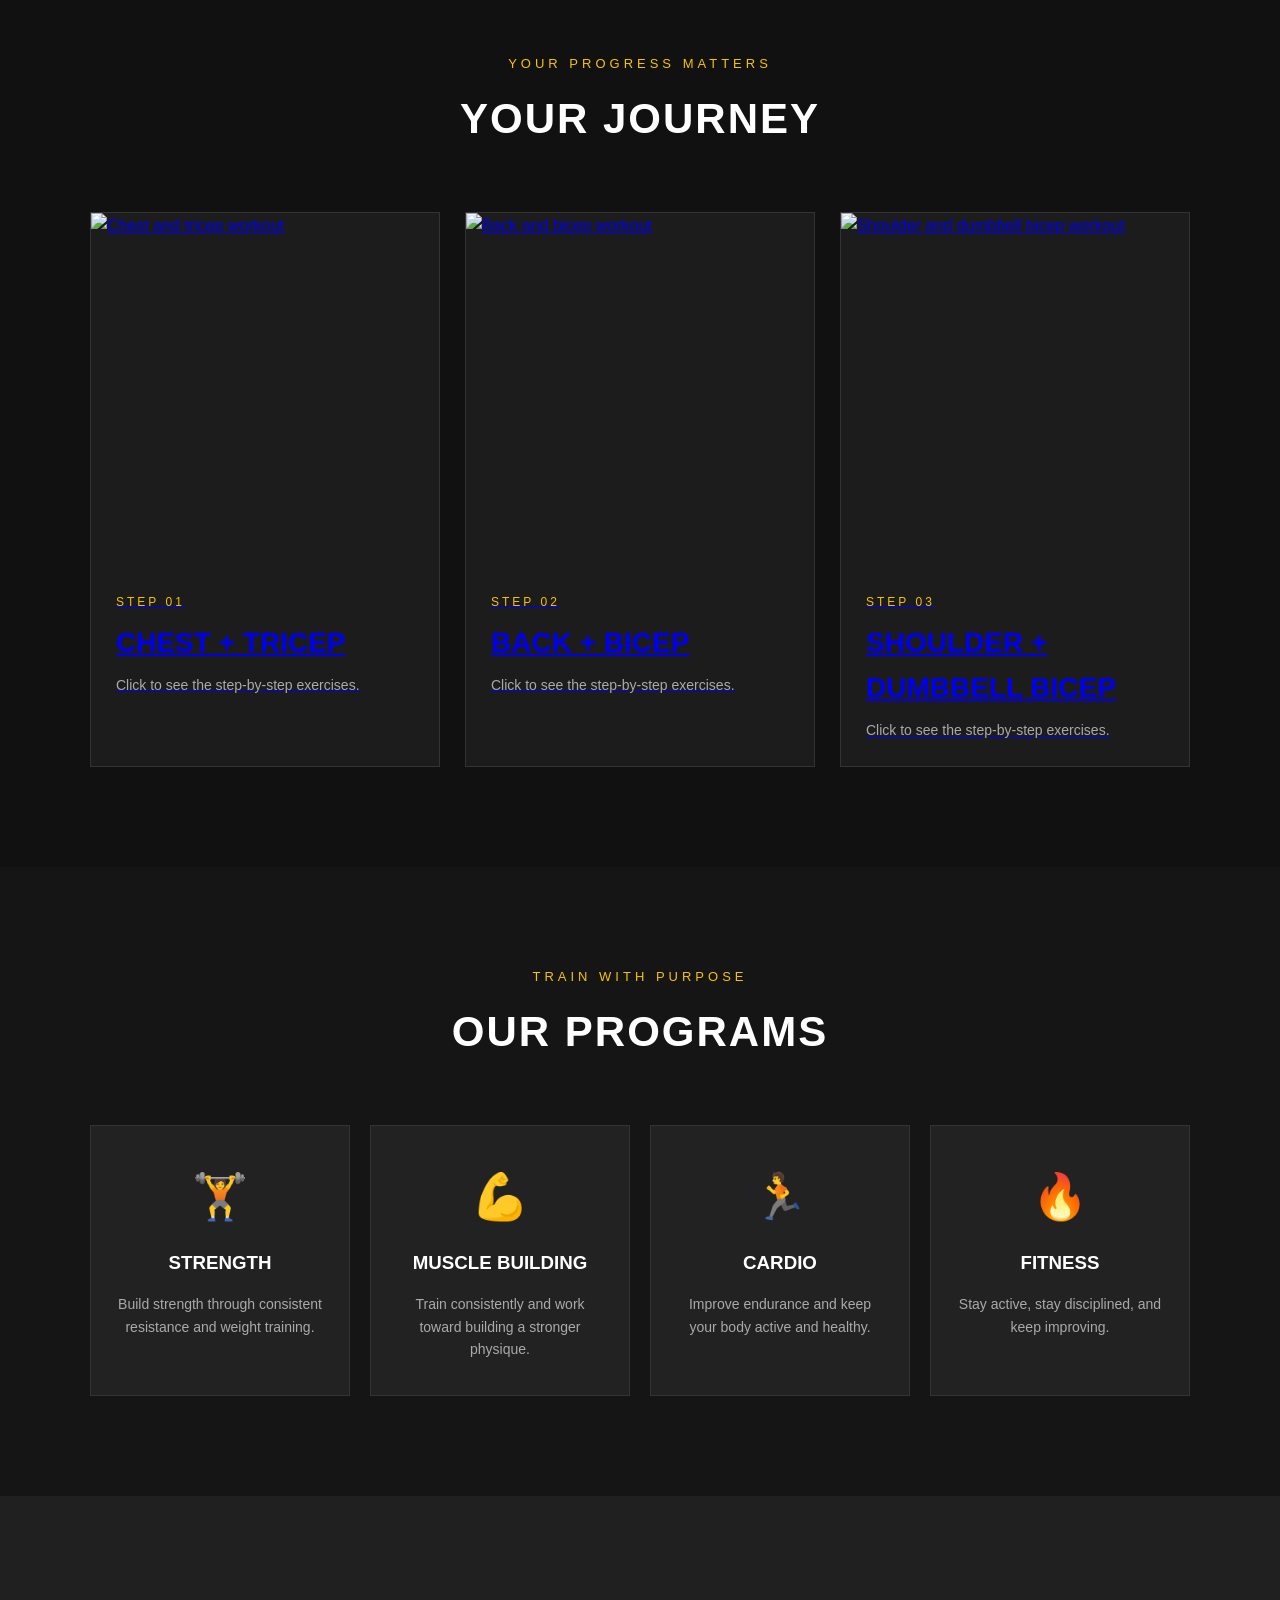
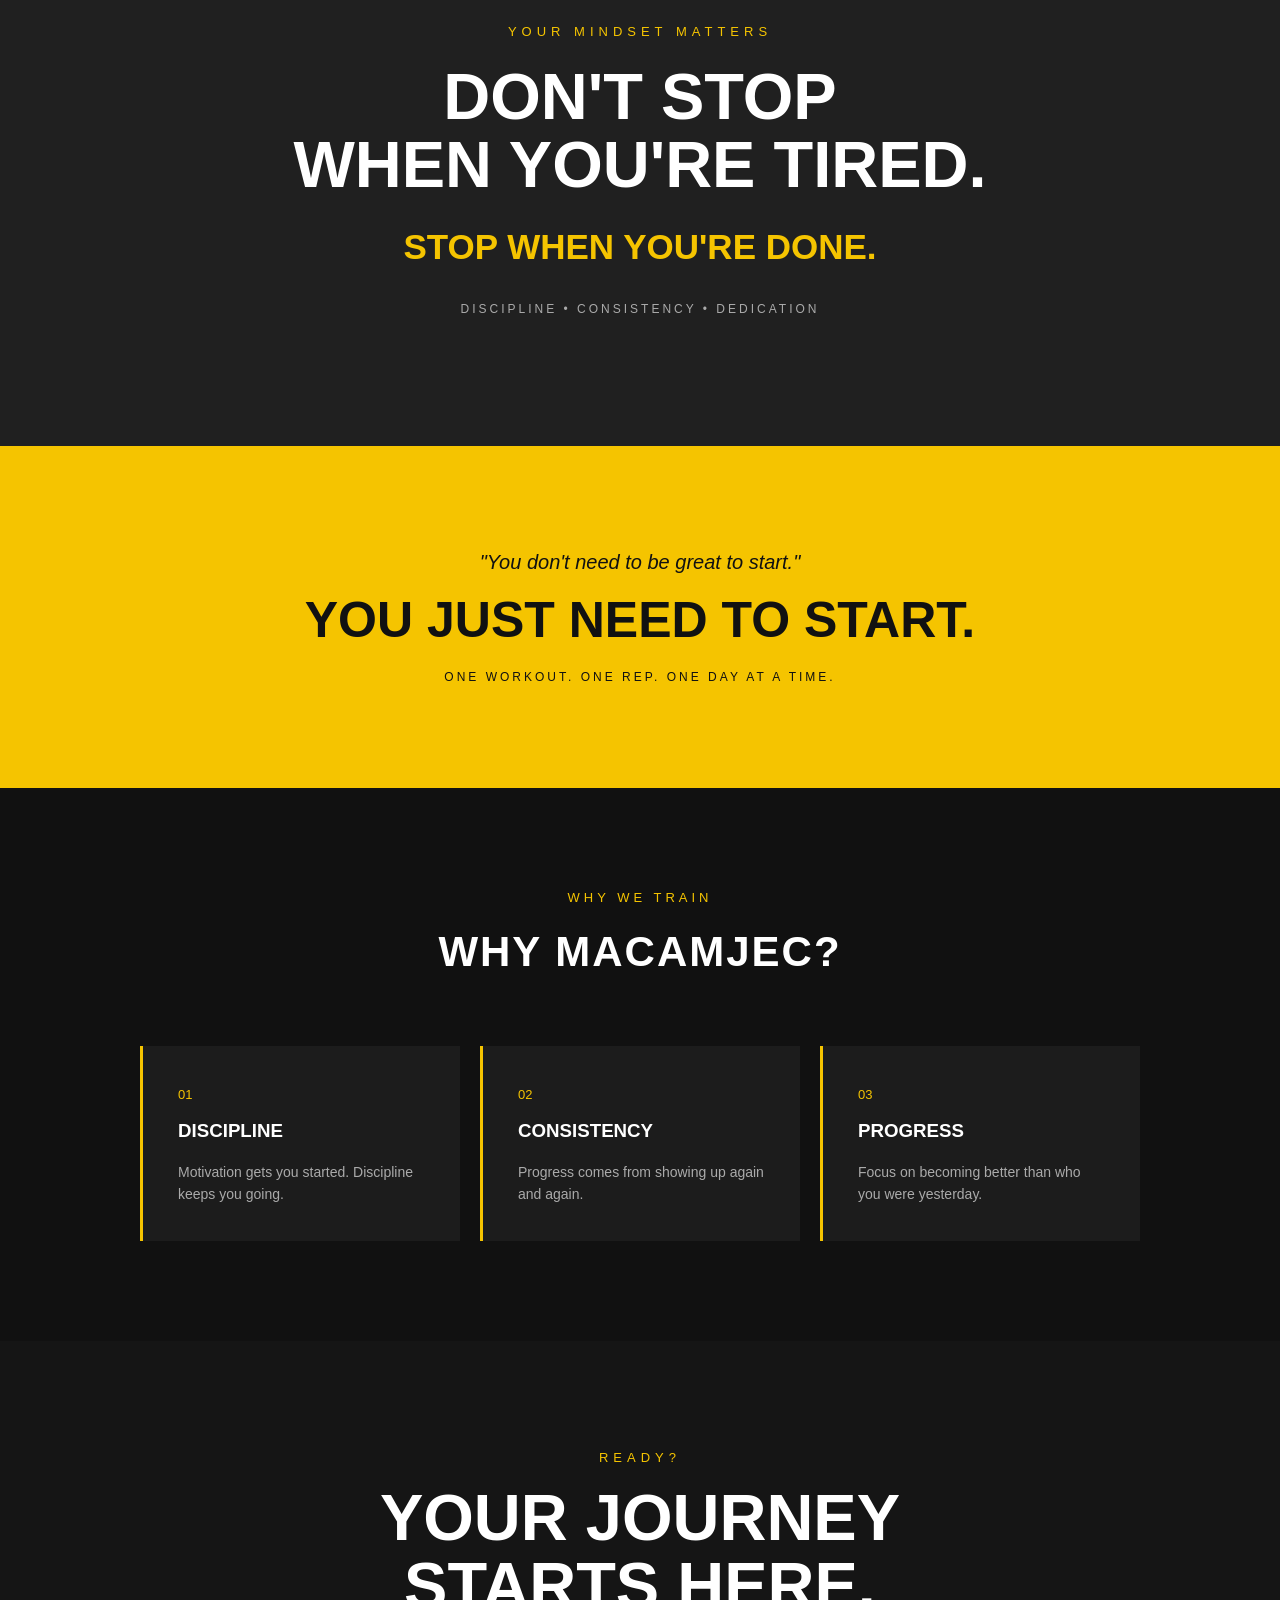
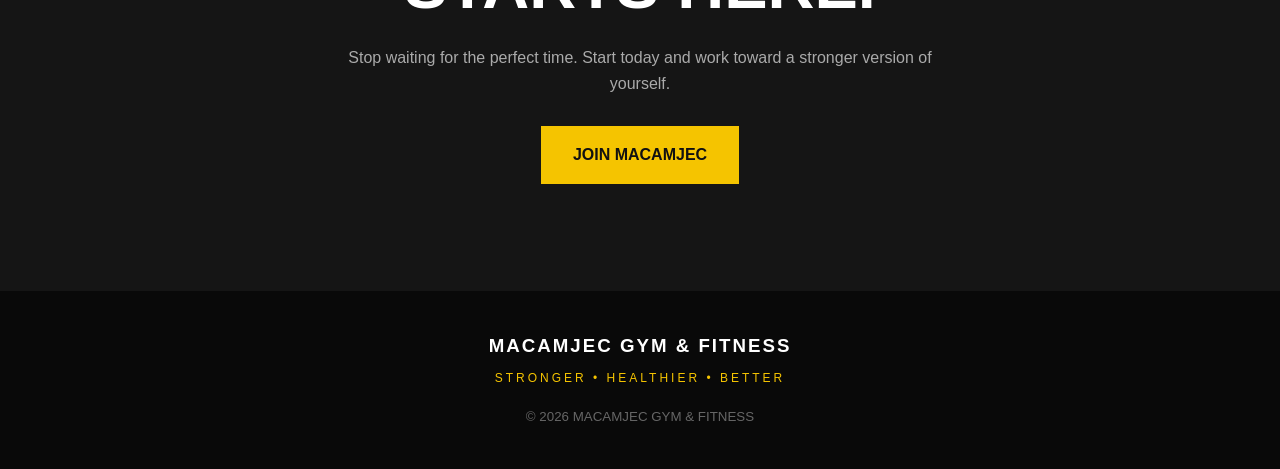
==== commit f52c0d20: "Update index.html" ====
--- a/index.html
+++ b/index.html
@@ -221,7 +221,7 @@
     <a href="chest-tricep.html" class="journey-card">
 
         <div class="journey-image">
-            <img src="gym1.png" alt="Chest and tricep workout">
+            <img src="images/gym1.png" alt="Chest and tricep workout">
         </div>
 
         <div class="journey-text">
@@ -238,7 +238,7 @@
     <a href="back-bicep.html" class="journey-card">
 
         <div class="journey-image">
-            <img src="gym2.png" alt="Back and bicep workout">
+            <img src="images/gym2.png" alt="Back and bicep workout">
         </div>
 
         <div class="journey-text">
@@ -255,7 +255,7 @@
     <a href="shoulder-bicep.html" class="journey-card">
 
         <div class="journey-image">
-            <img src="gym3.png" alt="Shoulder and dumbbell bicep workout">
+            <img src="images/gym3.png" alt="Shoulder and dumbbell bicep workout">
         </div>
 
         <div class="journey-text">
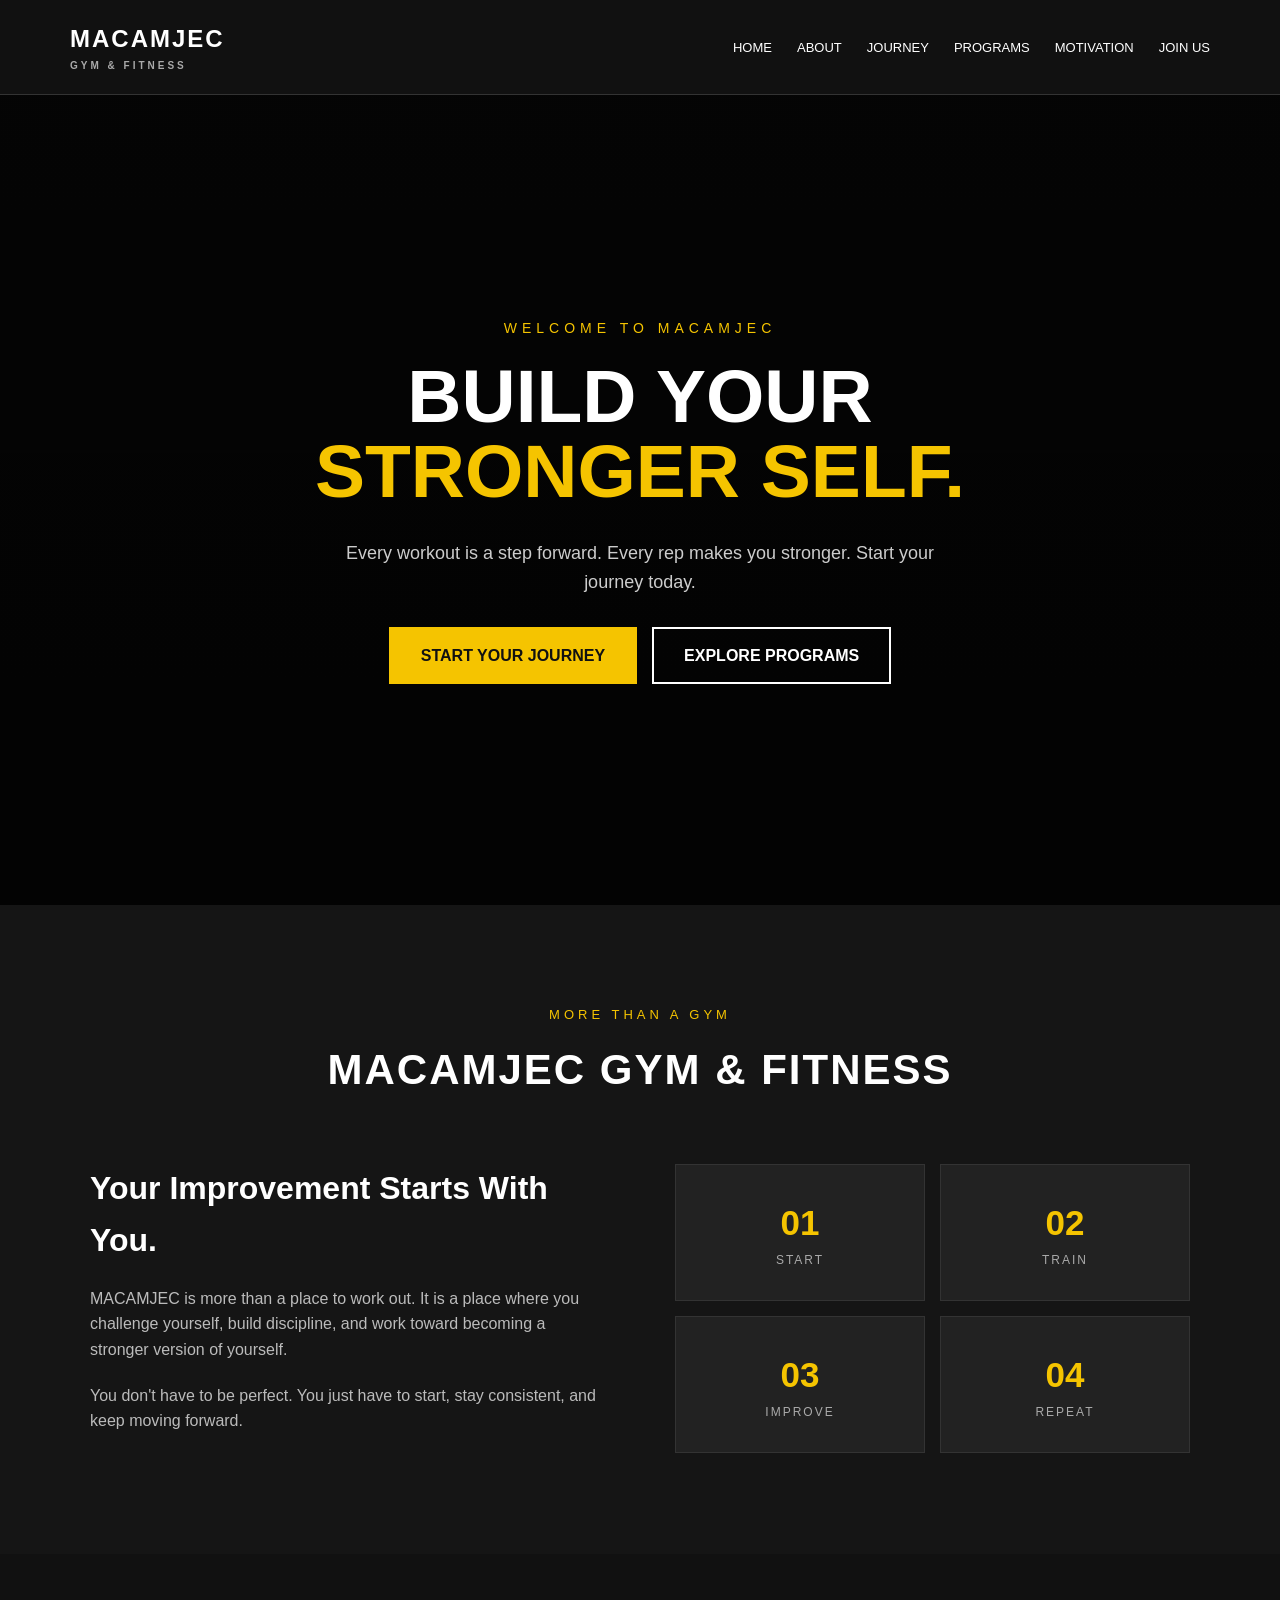
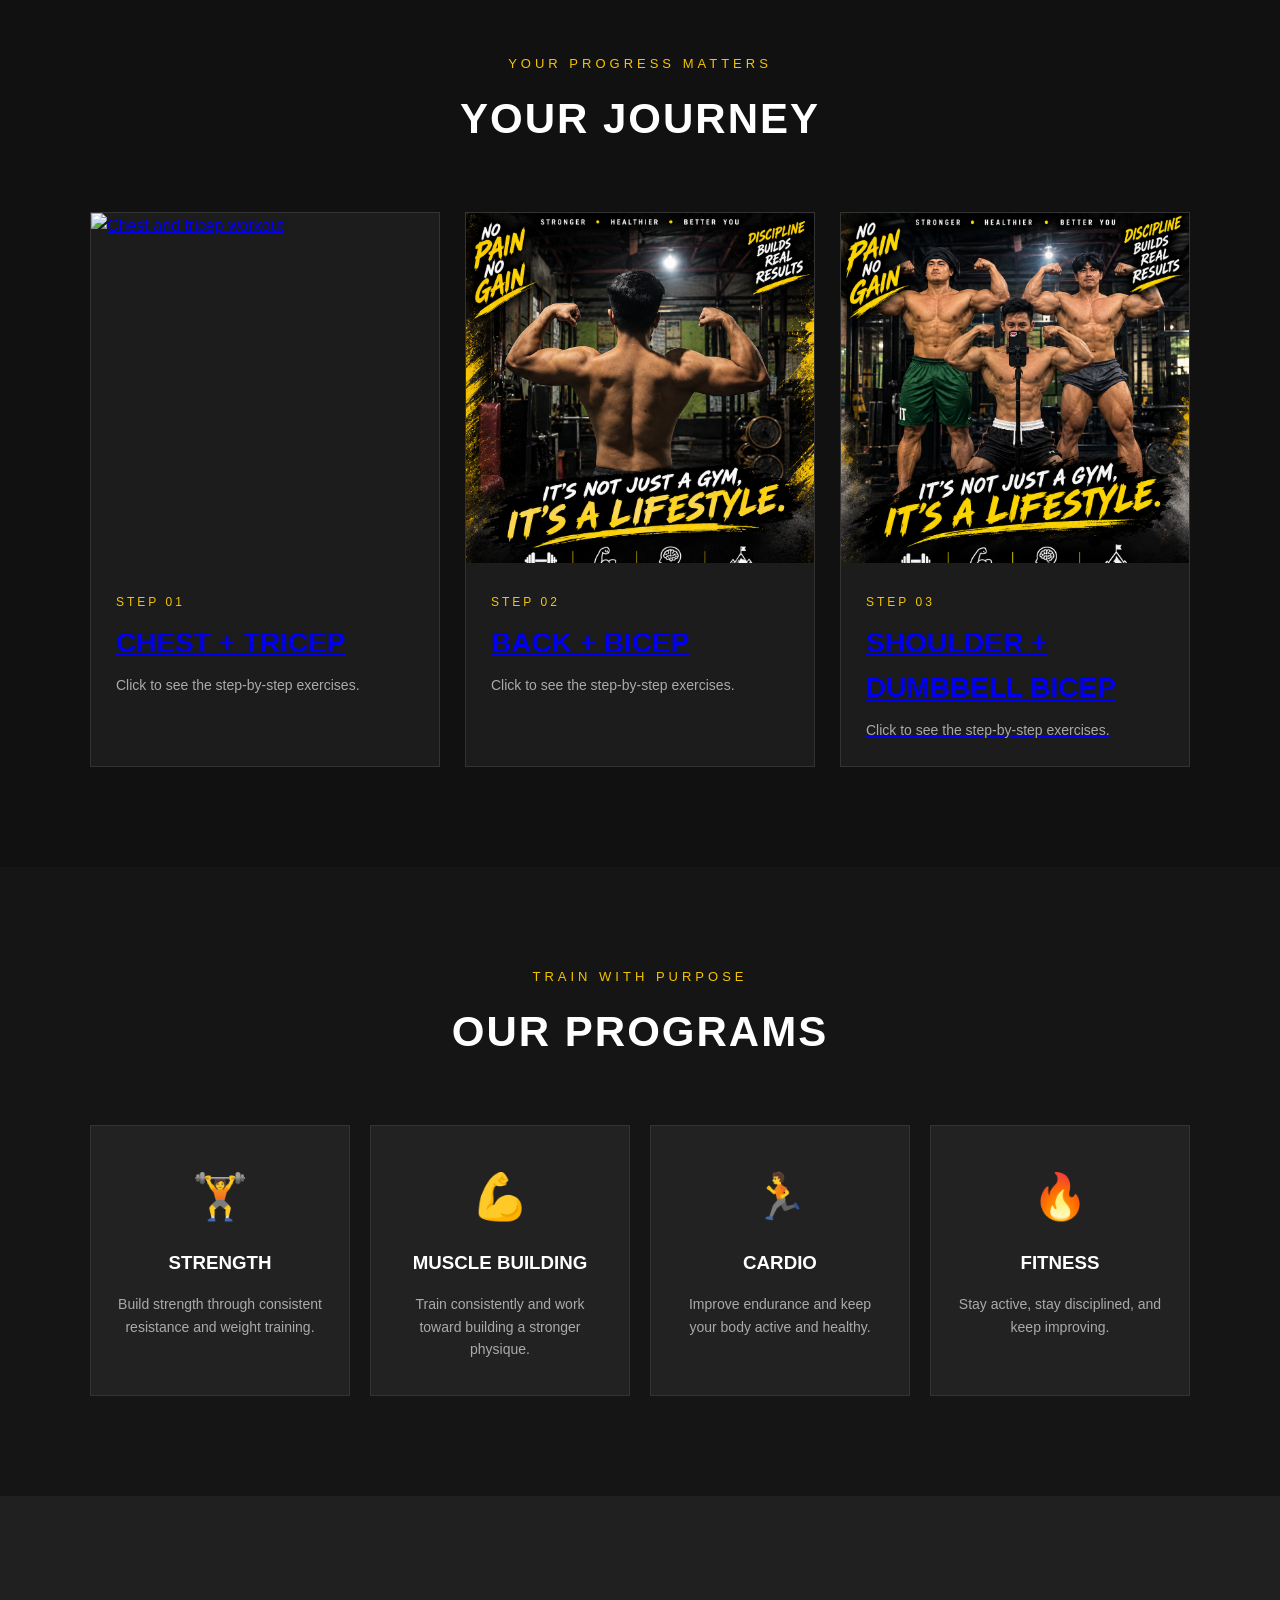
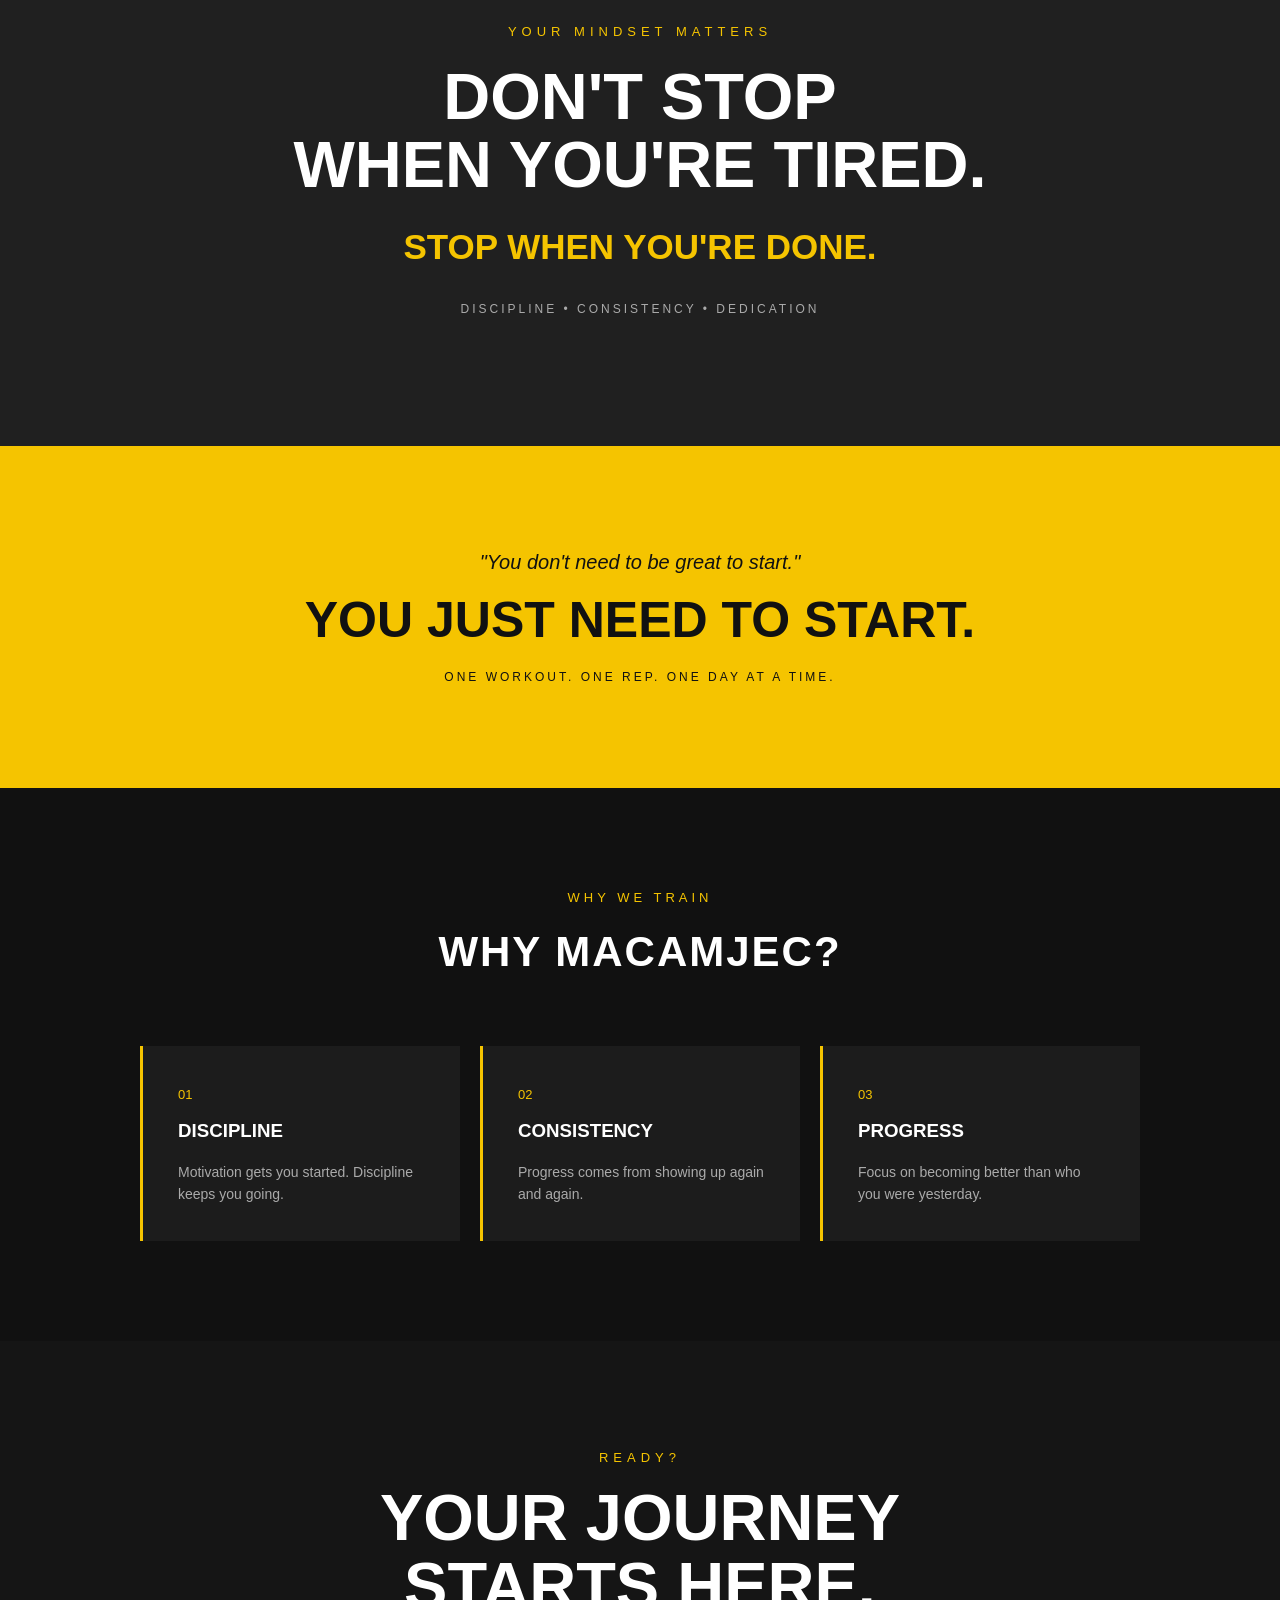
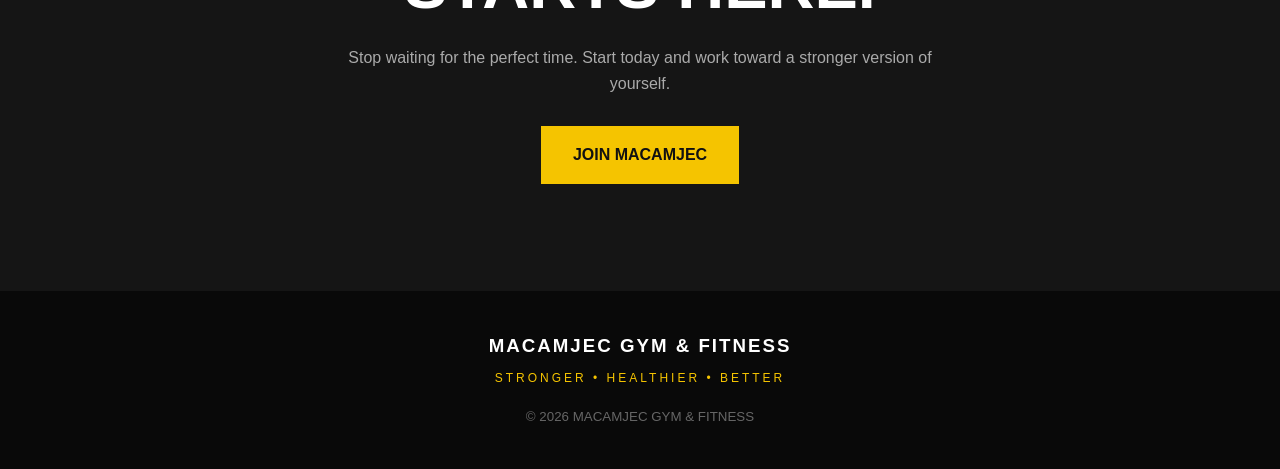
==== commit d154297e: "Update index.html" ====
--- a/index.html
+++ b/index.html
@@ -221,7 +221,7 @@
     <a href="chest-tricep.html" class="journey-card">
 
         <div class="journey-image">
-            <img src="images/gym1.png" alt="Chest and tricep workout">
+            <img src="macamjec-gym/images/gym1.png" alt="Chest and tricep workout">
         </div>
 
         <div class="journey-text">
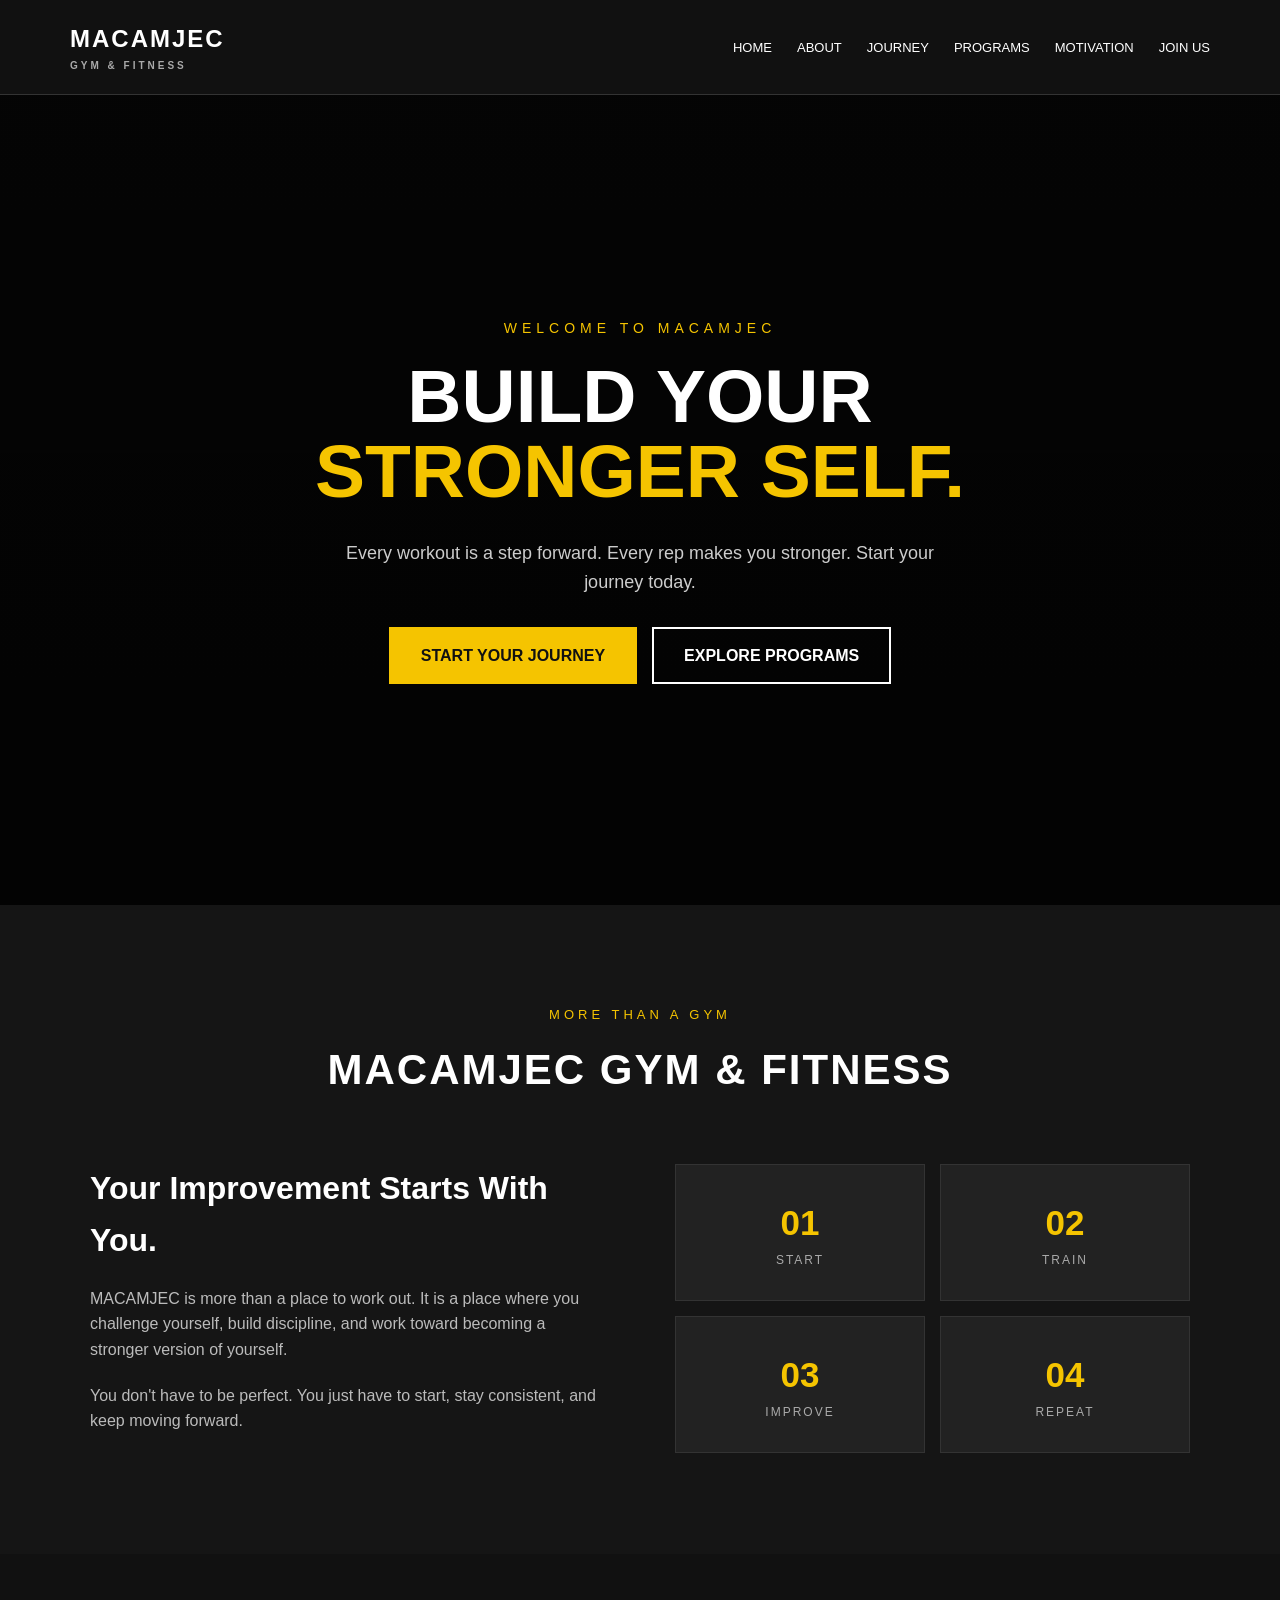
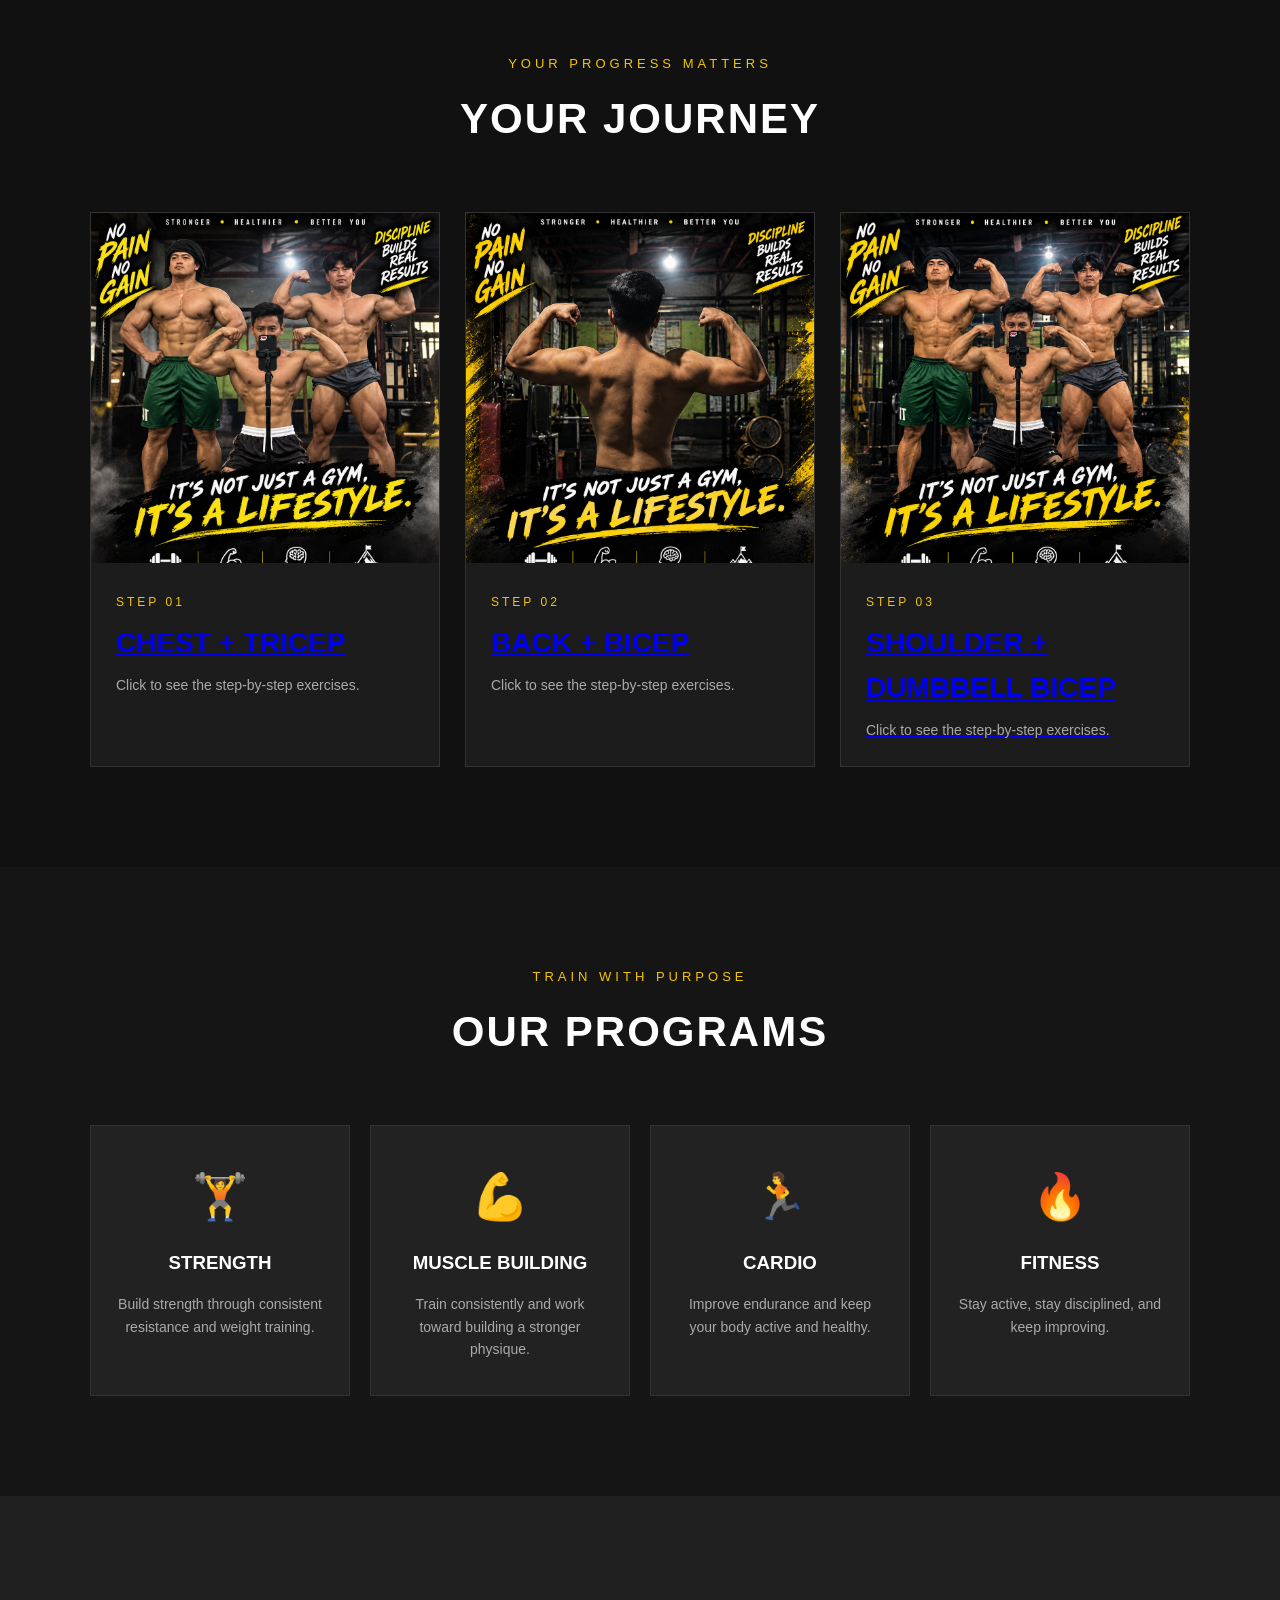
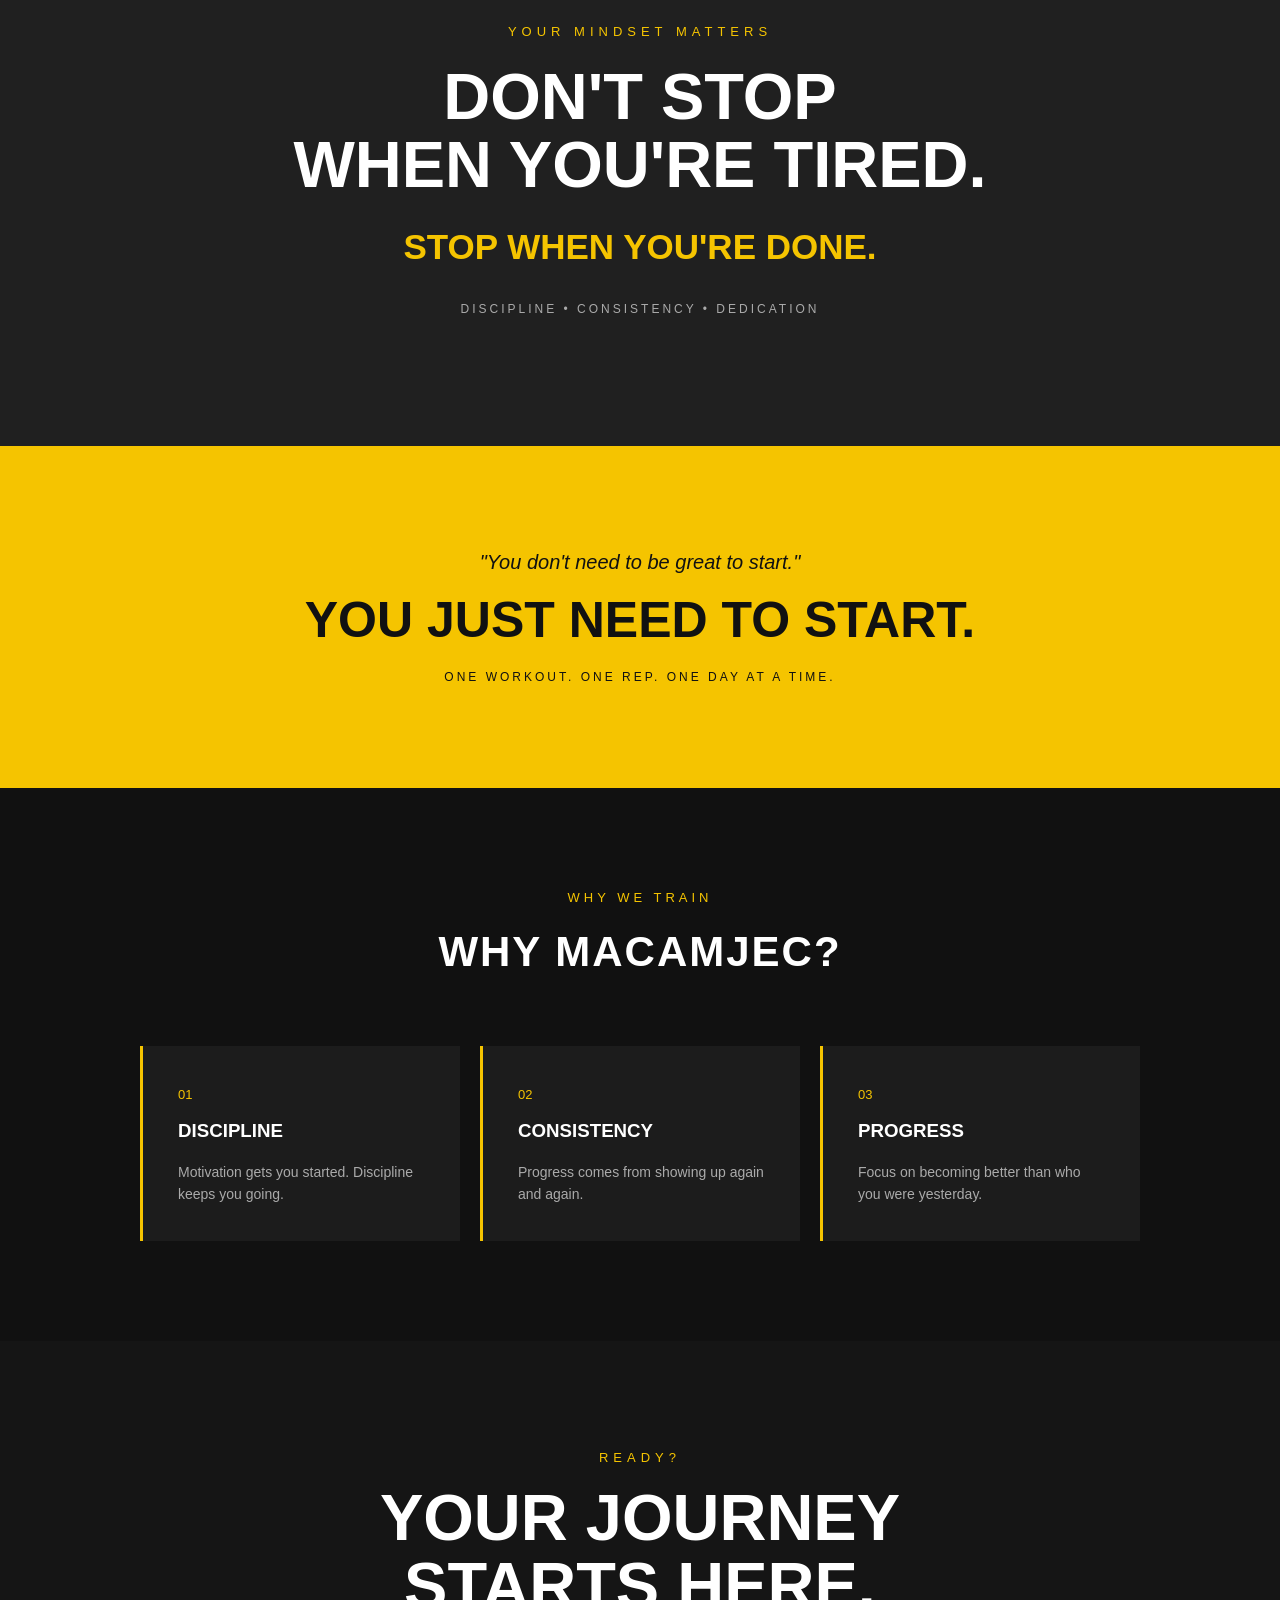
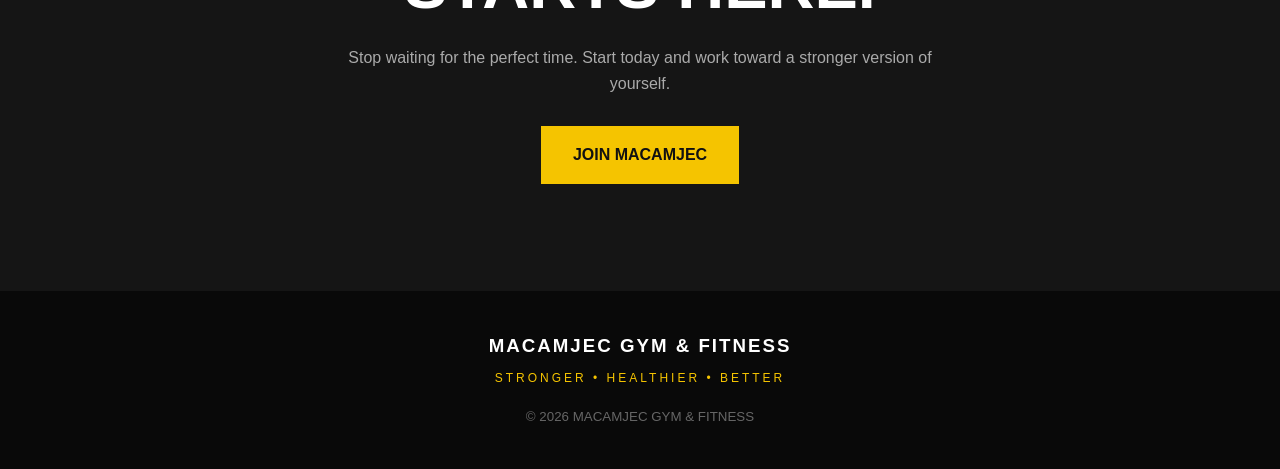
==== commit 791b2928: "Update index.html" ====
--- a/index.html
+++ b/index.html
@@ -221,7 +221,7 @@
     <a href="chest-tricep.html" class="journey-card">
 
         <div class="journey-image">
-            <img src="macamjec-gym/images/gym1.png" alt="Chest and tricep workout">
+            <img src="images/gym1.png" alt="Chest and tricep workout">
         </div>
 
         <div class="journey-text">
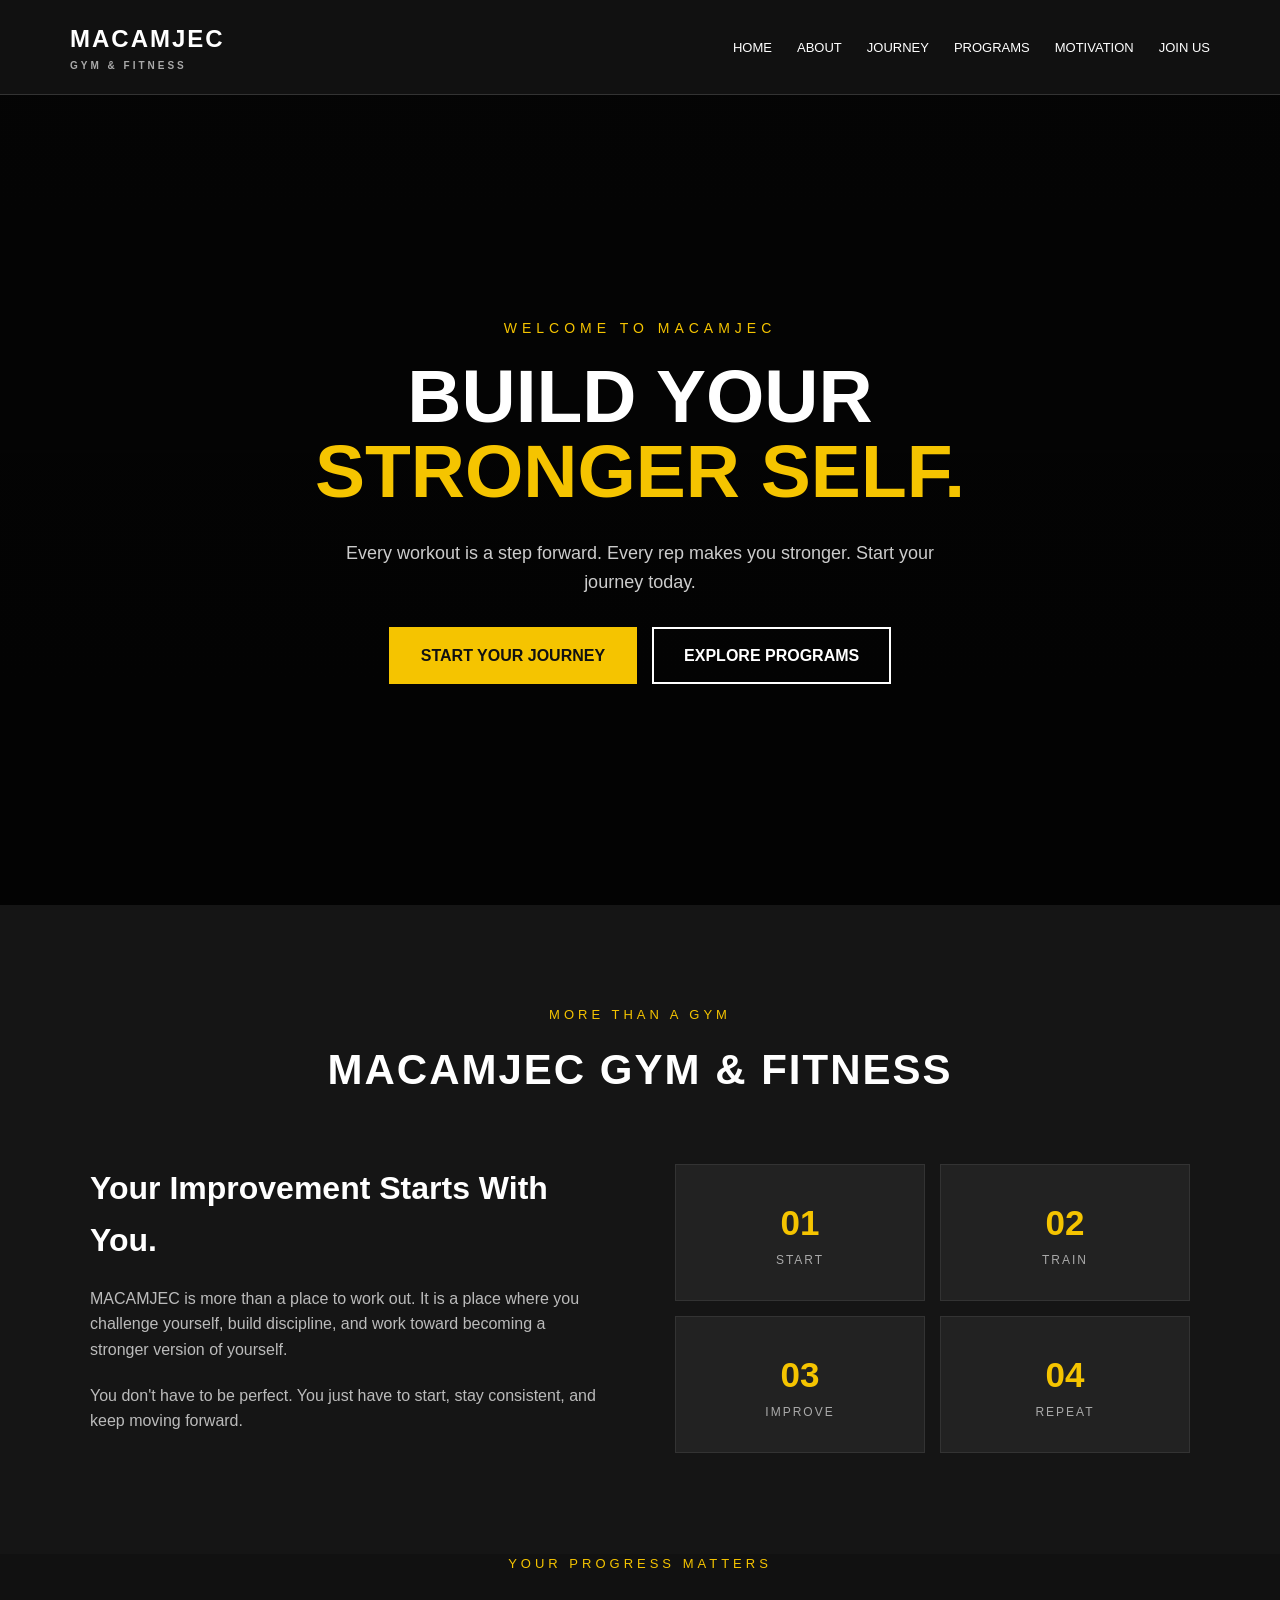
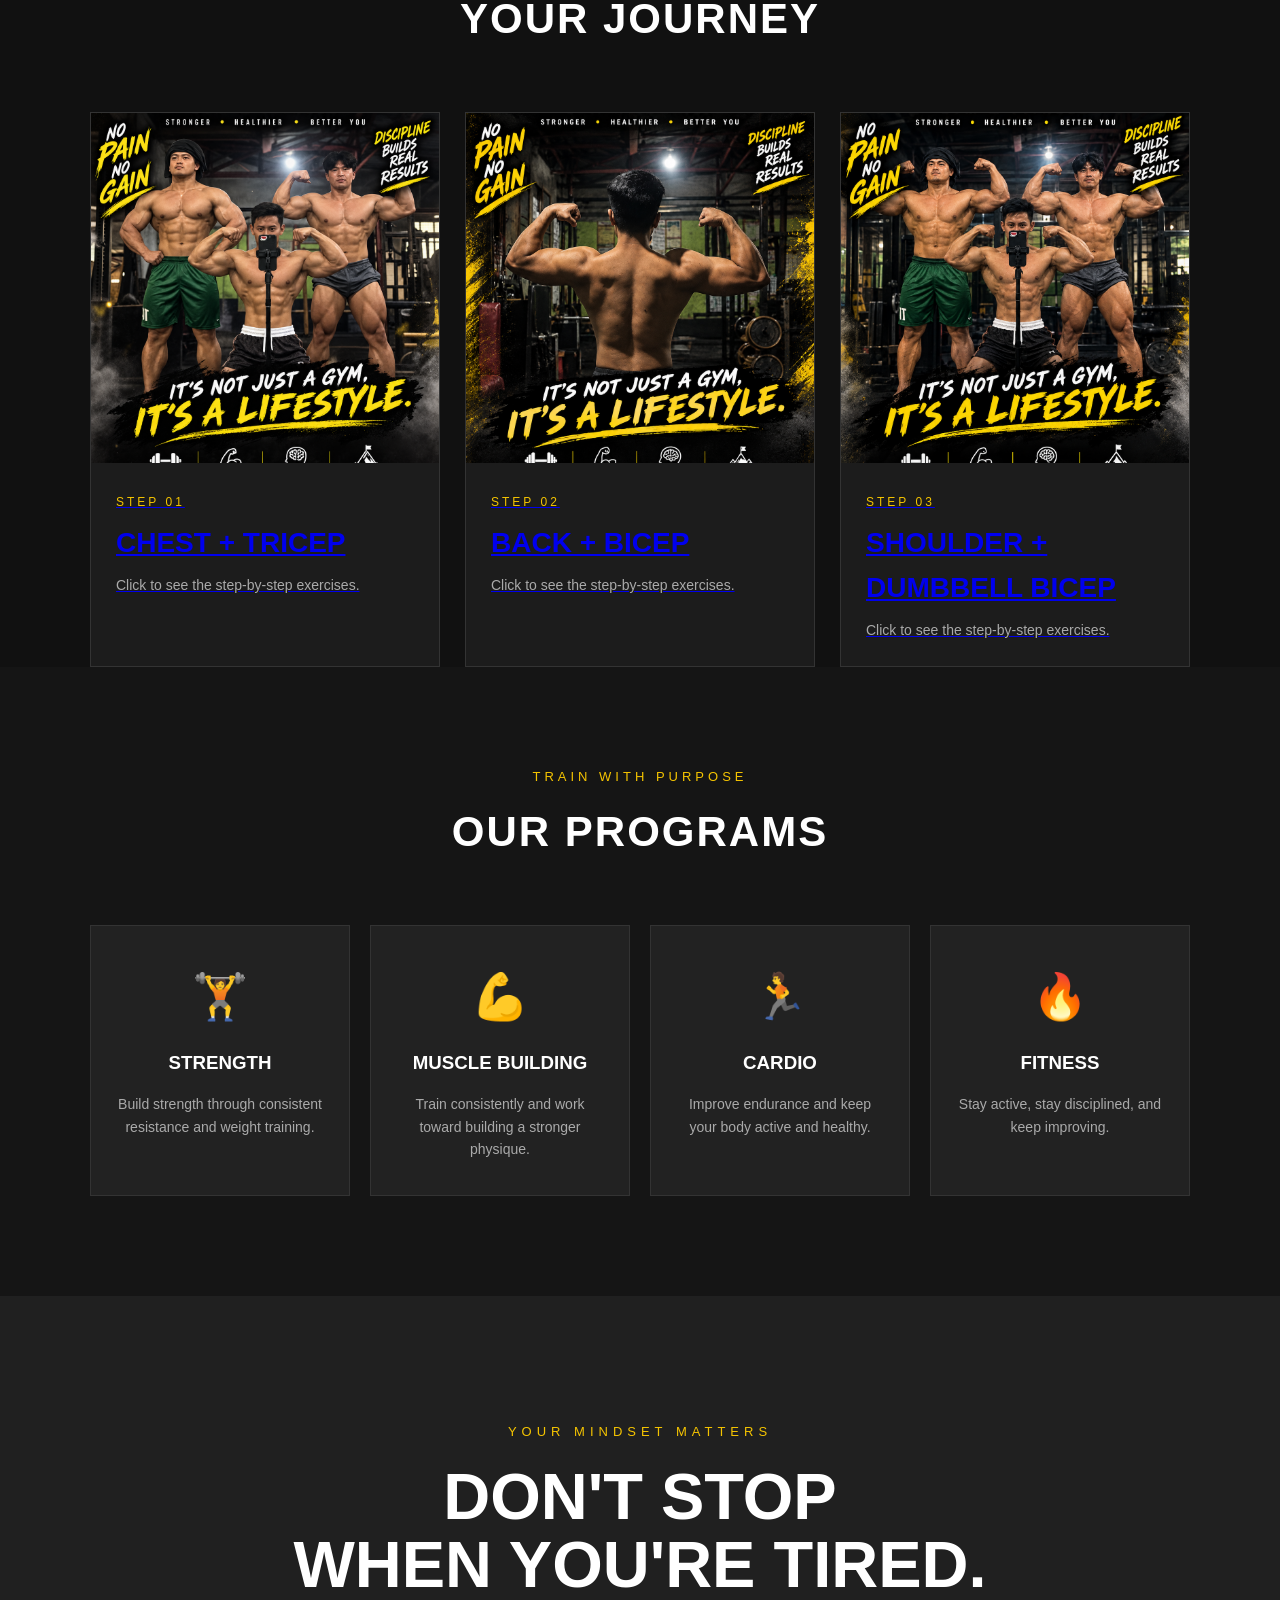
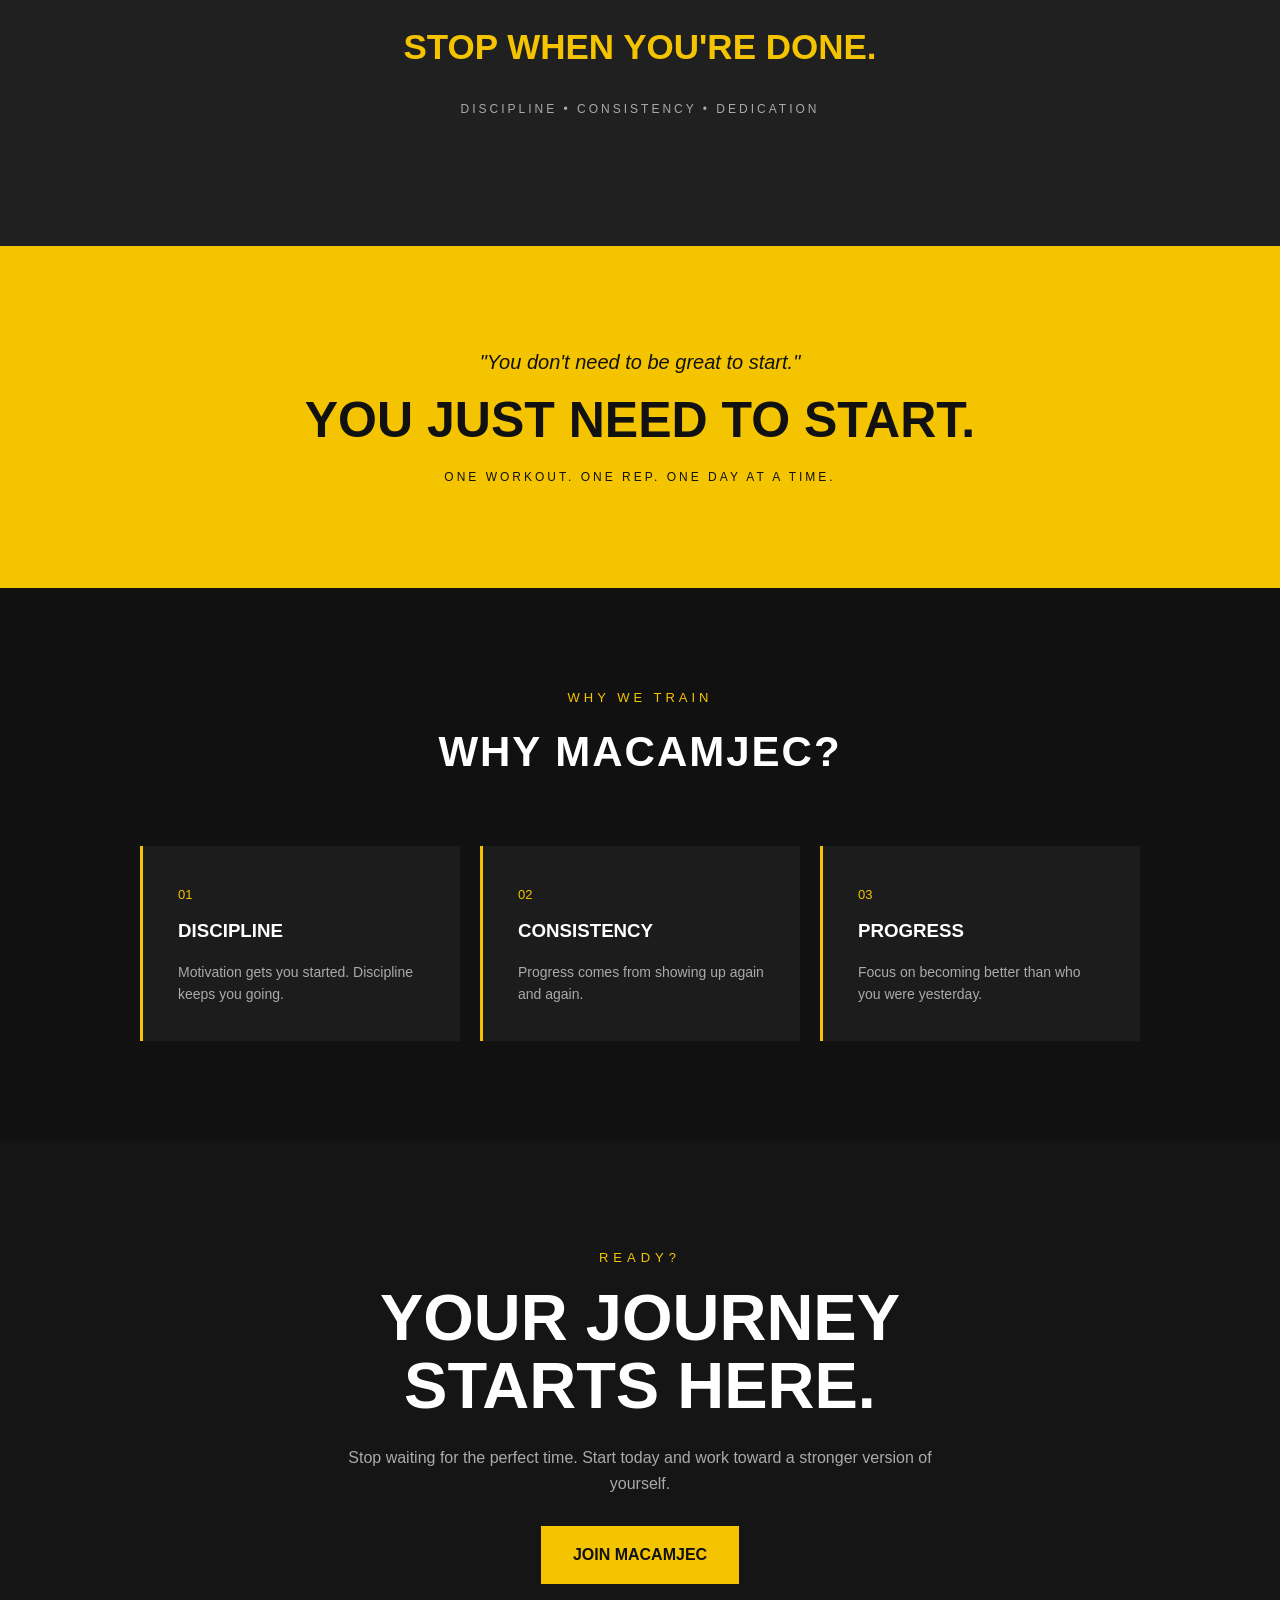
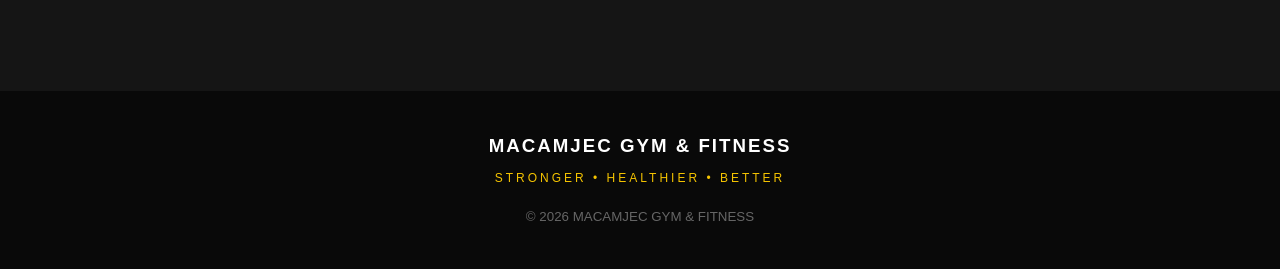
==== commit 042d660a: "Update index.html" ====
--- a/index.html
+++ b/index.html
@@ -204,8 +204,7 @@
     <!-- =========================
          YOUR JOURNEY
     ========================== -->
-
-    <section id="journey" class="journey section">
+<section class="journey" id="journey">
 
         <div class="section-title">
 
